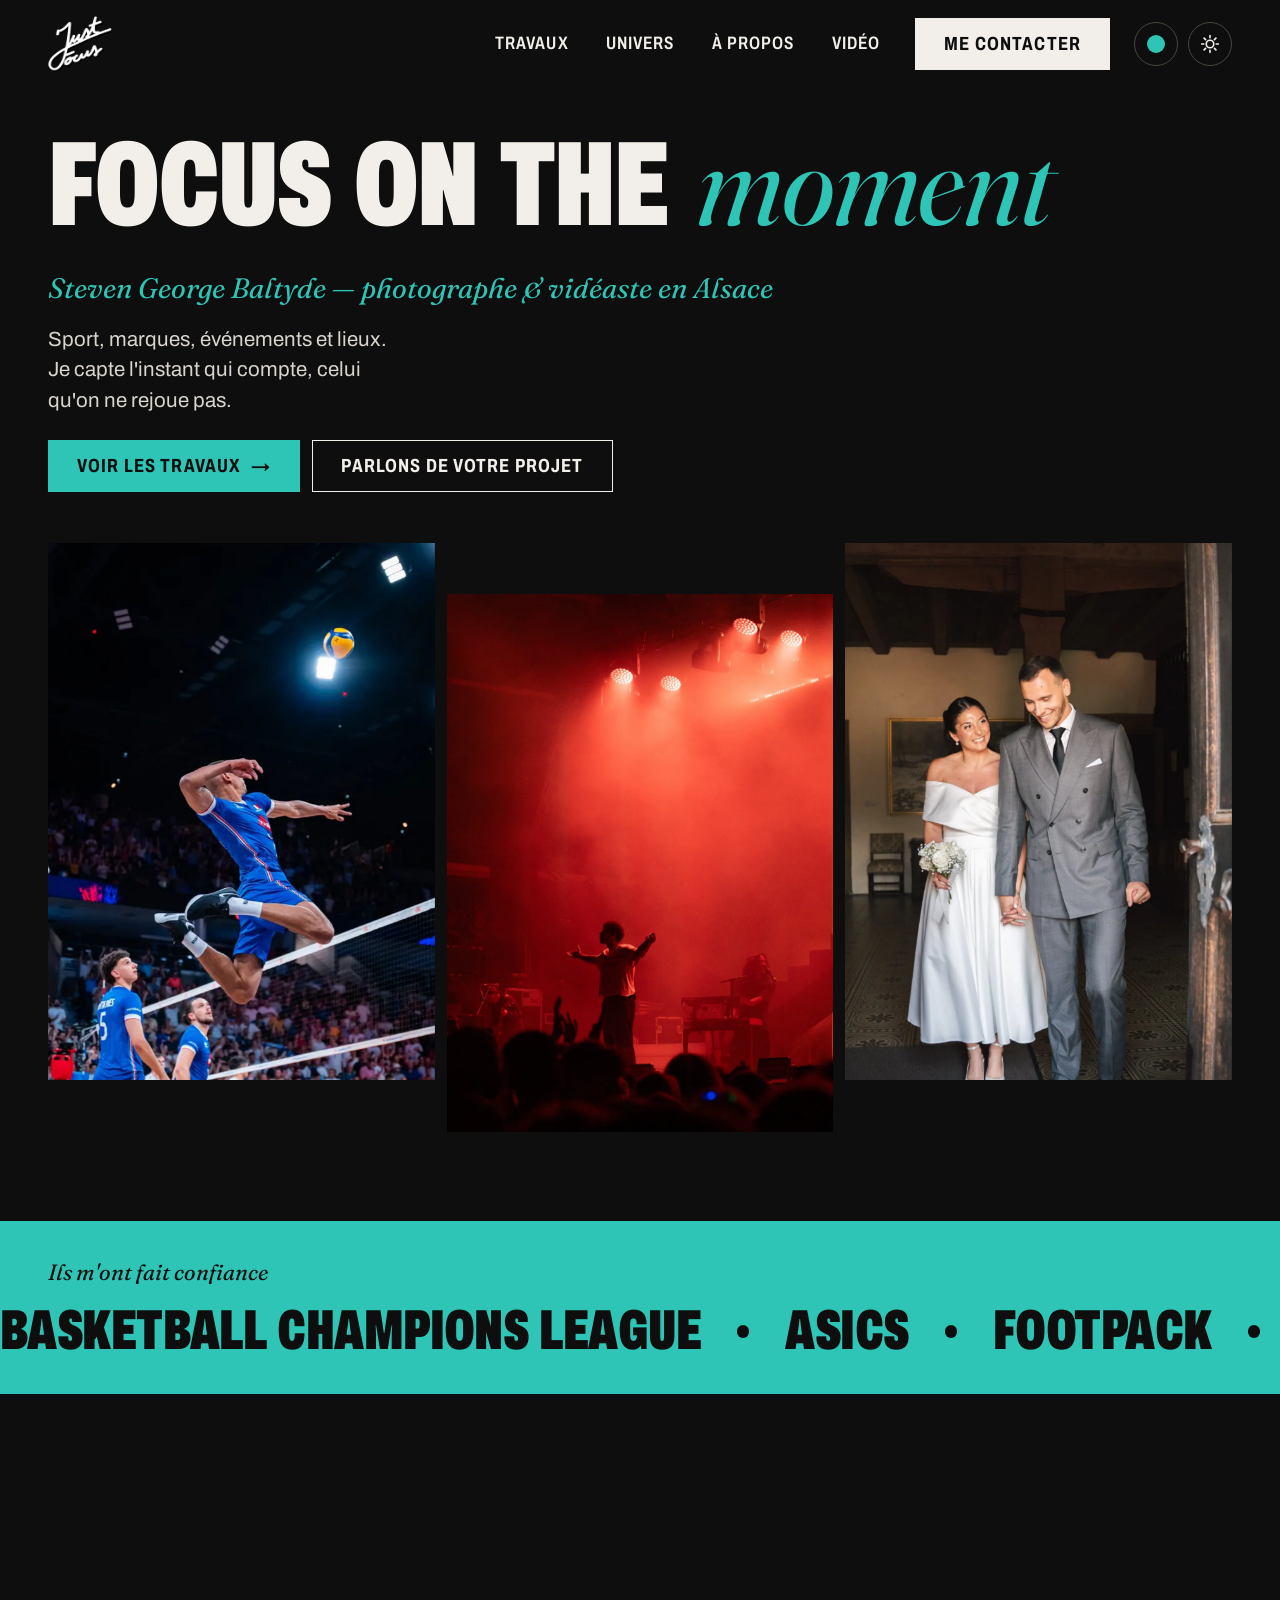
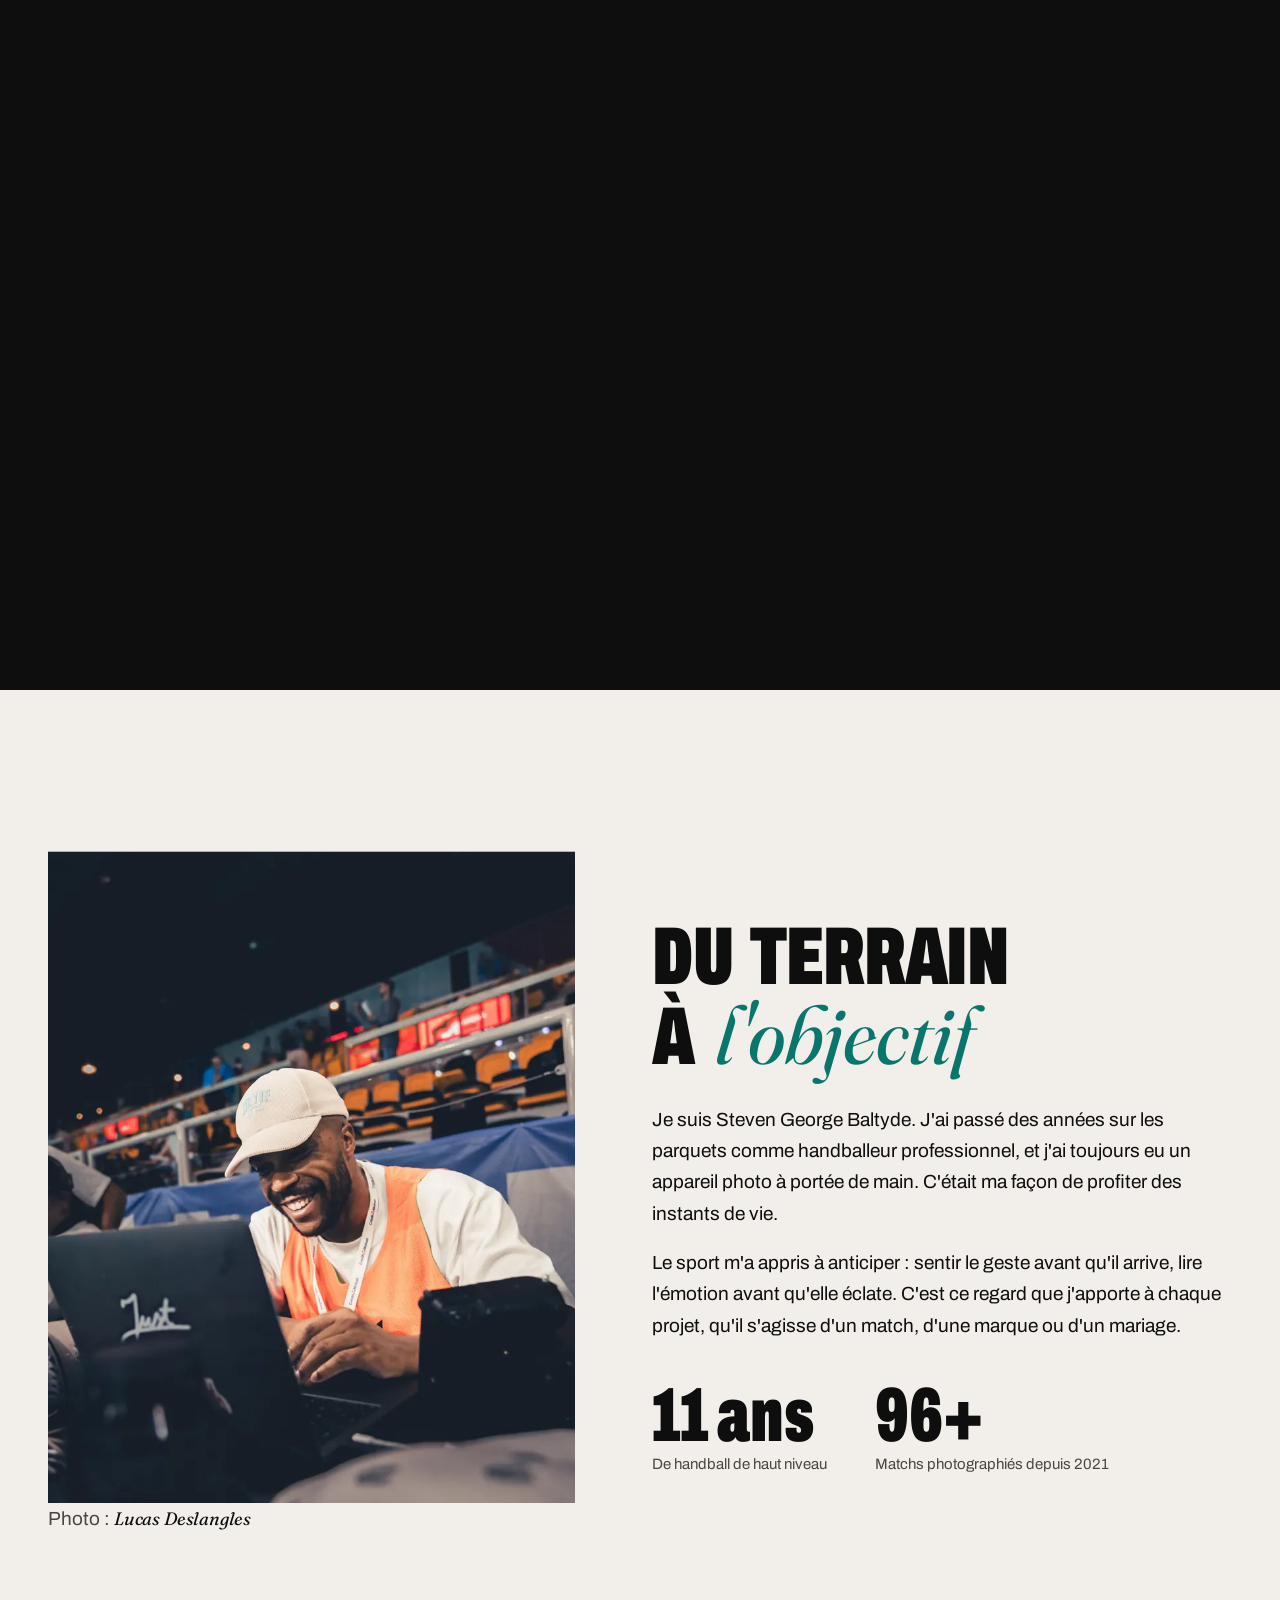
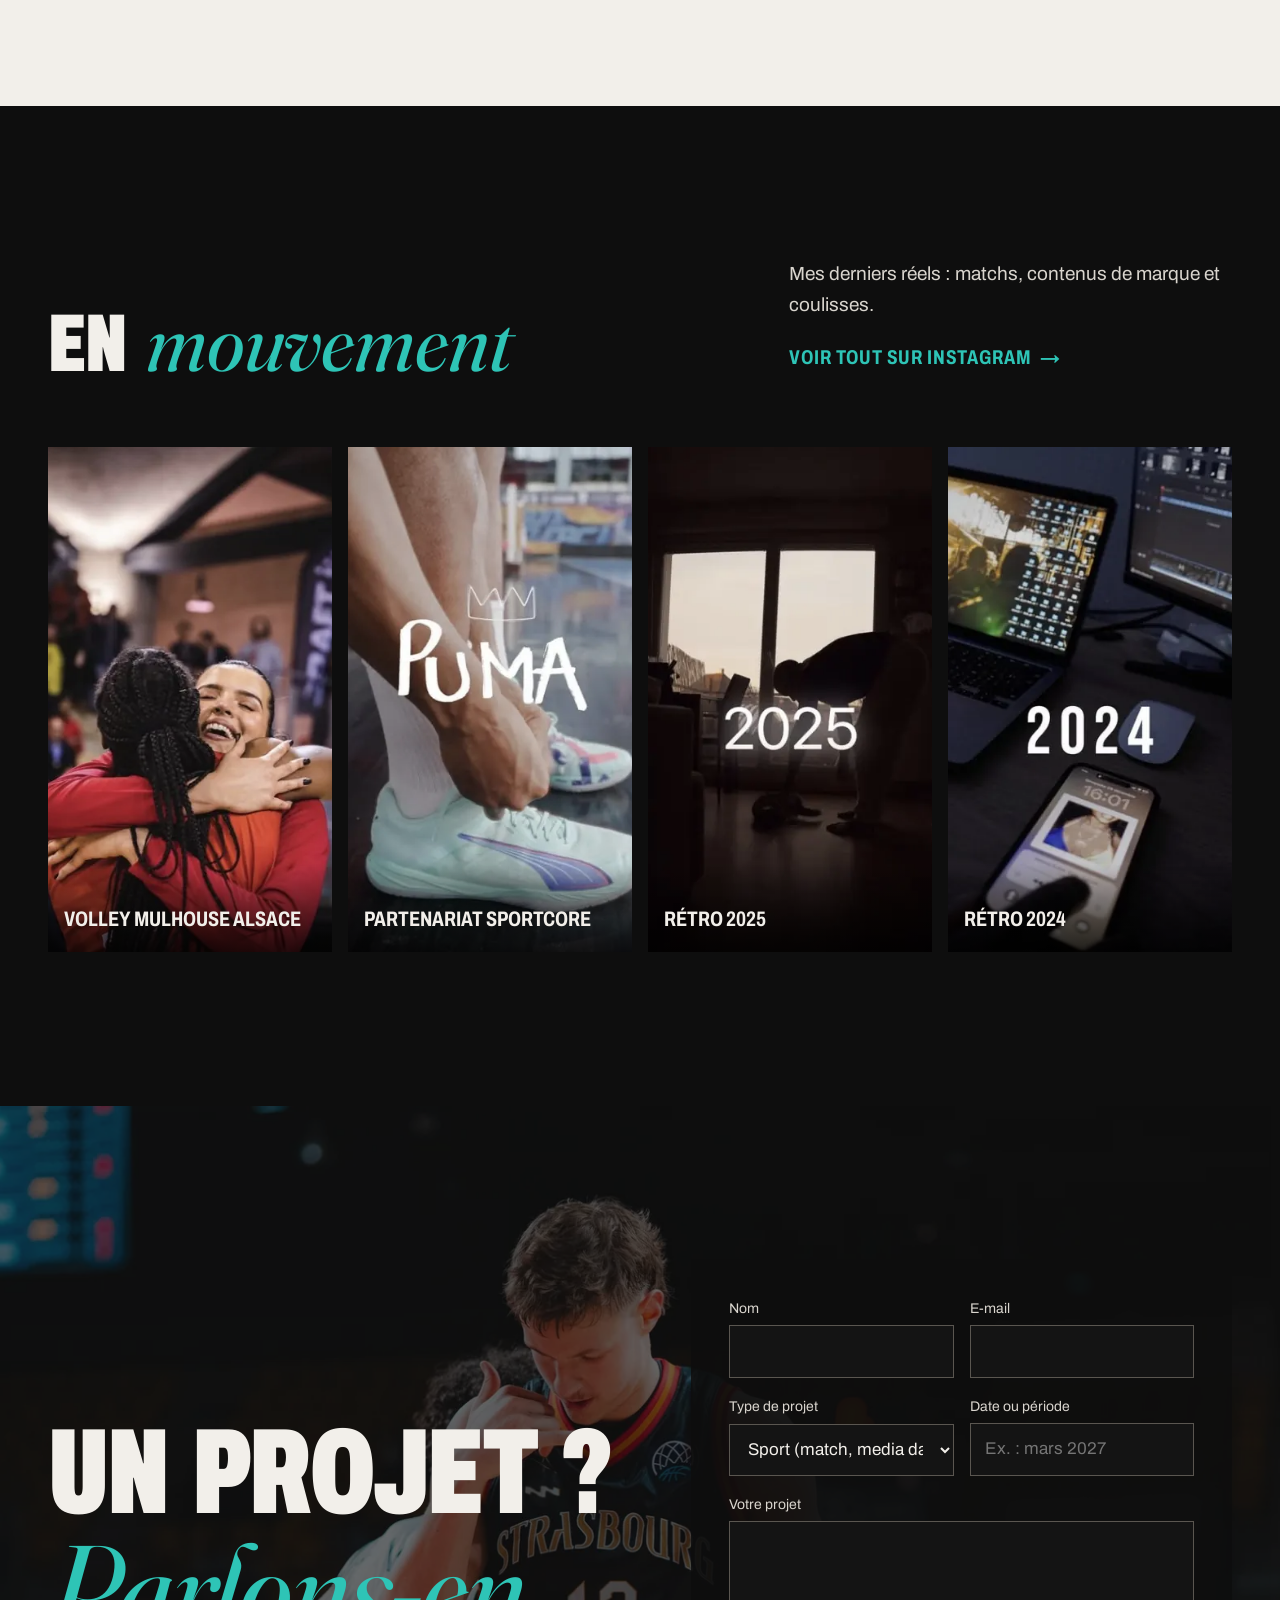
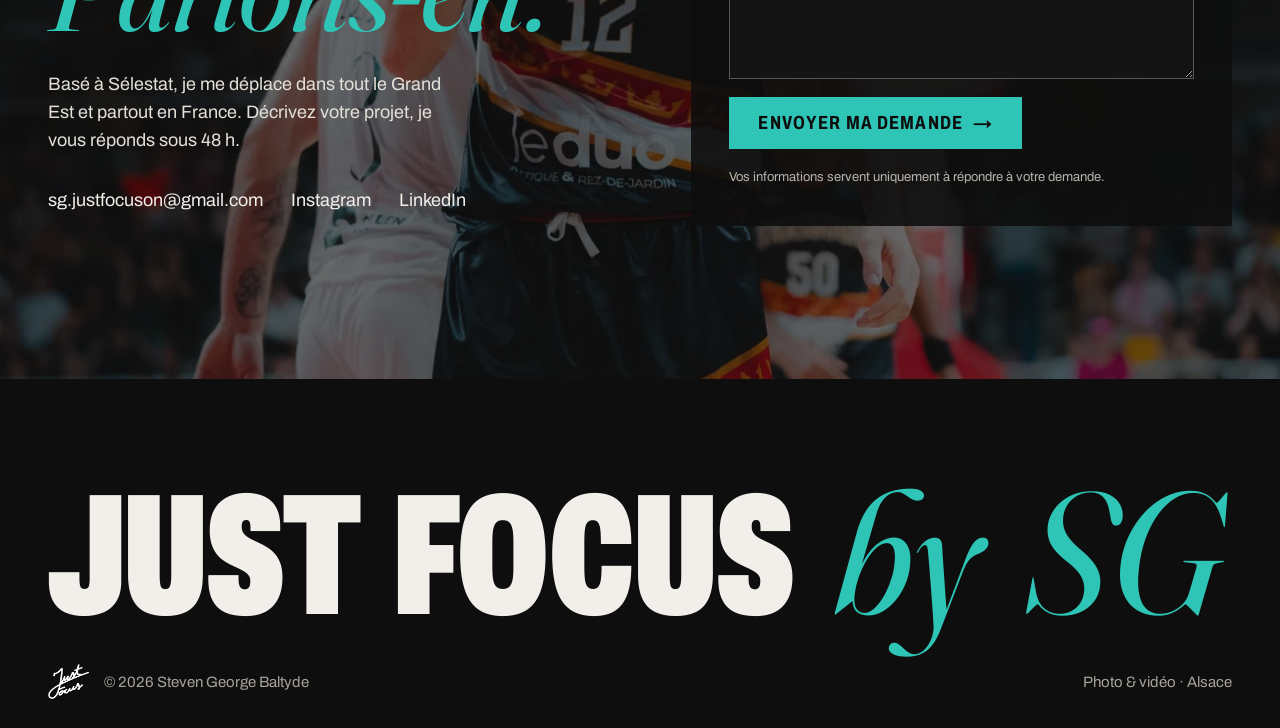
==== index.html @ b3816c3f "Aperçu : bouton ambiance turquoise / bleu nuit (#191970) Co-Authored-By: Claude Opus 5.5 <noreply@an" ====
<!doctype html>
<html lang="fr">
<head>
<meta charset="utf-8">
<meta name="viewport" content="width=device-width, initial-scale=1">
<title>Steven George Baltyde — Photographe &amp; vidéaste · Just Focus by SG</title>
<meta name="description" content="Steven George Baltyde, photographe et vidéaste basé à Sélestat (Alsace). Sport, marques, événements, mariages et lieux, dans tout le Grand Est et en France.">
<link rel="canonical" href="https://justfocusbysg.github.io/">
<meta name="theme-color" content="#0E0E0E">
<meta name="author" content="Steven George Baltyde">
<meta property="og:type" content="website">
<meta property="og:locale" content="fr_FR">
<meta property="og:site_name" content="Just Focus by SG">
<meta property="og:title" content="Steven George Baltyde — Photographe &amp; vidéaste · Just Focus by SG">
<meta property="og:description" content="Steven George Baltyde, photographe et vidéaste basé à Sélestat (Alsace). Sport, marques, événements, mariages et lieux, dans tout le Grand Est et en France.">
<meta property="og:url" content="https://justfocusbysg.github.io/">
<meta property="og:image" content="https://justfocusbysg.github.io/assets/img/og-image.jpg">
<meta property="og:image:width" content="1200">
<meta property="og:image:height" content="630">
<meta property="og:image:alt" content="Just Focus by SG — photographie de sport">
<meta name="twitter:card" content="summary_large_image">
<link rel="icon" type="image/png" href="assets/img/favicon.png">
<link rel="apple-touch-icon" href="assets/img/apple-touch-icon.png">
<script>(function(){var t;try{t=localStorage.getItem('jf-theme')}catch(e){}var r=document.documentElement;r.dataset.theme=t==='light'?'light':'dark';try{if(localStorage.getItem('jf-mood')==='nuit')r.dataset.mood='nuit'}catch(e){}r.classList.add('js')})()</script>
<link rel="preconnect" href="https://fonts.googleapis.com">
<link rel="preconnect" href="https://fonts.gstatic.com" crossorigin>
<link href="https://fonts.googleapis.com/css2?family=Archivo:wdth,wght@62..100,400..900&amp;family=Fraunces:ital,opsz,wght@1,9..144,400&amp;display=swap" rel="stylesheet">
<link rel="stylesheet" href="assets/css/style.css">
<link rel="preload" as="image" href="assets/img/web/fa61a51db096ecbefcd030748038e471-800.webp" imagesrcset="assets/img/web/fa61a51db096ecbefcd030748038e471-800.webp 800w, assets/img/web/fa61a51db096ecbefcd030748038e471-1600.webp 1600w" imagesizes="(max-width: 760px) 50vw, 33vw" fetchpriority="high">
<script type="application/ld+json">
{
  "@context": "https://schema.org",
  "@type": "ProfessionalService",
  "name": "Just Focus by SG",
  "description": "Photographe et vidéaste : sport, marques, événements, mariages et lieux.",
  "url": "https://justfocusbysg.github.io/",
  "image": "https://justfocusbysg.github.io/assets/img/og-image.jpg",
  "logo": "https://justfocusbysg.github.io/assets/img/apple-touch-icon.png",
  "email": "sg.justfocuson@gmail.com",
  "founder": { "@type": "Person", "name": "Steven George Baltyde", "jobTitle": "Photographe et vidéaste" },
  "address": { "@type": "PostalAddress", "addressLocality": "Sélestat", "addressRegion": "Grand Est", "addressCountry": "FR" },
  "areaServed": ["Alsace", "Grand Est", "France"],
  "sameAs": ["https://instagram.com/justfocusbysg", "https://www.linkedin.com/in/steven-george-baltyde-6753b2212"]
}
</script>
</head>
<body>
<div class="loader" aria-hidden="true">
  <div class="loader__logo"><img src="assets/img/web/logo.webp" alt="" width="150" height="129"><span class="g g1"></span><span class="g g2"></span></div>
  <div class="loader__bar"><span></span></div>
</div>
<div class="progress" aria-hidden="true"></div>

<header class="site-header">
  <a class="logo" href="#top" aria-label="Just Focus — accueil"><img src="assets/img/web/logo.webp" alt="Just Focus" width="150" height="129"></a>
  <button class="mood-toggle" type="button" aria-label="Ambiance bleu nuit" aria-pressed="false" title="Changer d'ambiance">
    <span class="dot dot--turquoise" aria-hidden="true"></span><span class="dot dot--nuit" aria-hidden="true"></span>
  </button>
  <button class="theme-toggle" type="button" aria-label="Activer le mode clair" aria-pressed="false">
    <svg class="icon-sun" width="20" height="20" viewBox="0 0 24 24" fill="none" stroke="currentColor" stroke-width="2" stroke-linecap="round" aria-hidden="true"><circle cx="12" cy="12" r="4.5"/><path d="M12 2v2.5M12 19.5V22M2 12h2.5M19.5 12H22M4.9 4.9l1.8 1.8M17.3 17.3l1.8 1.8M4.9 19.1l1.8-1.8M17.3 6.7l1.8-1.8"/></svg>
    <svg class="icon-moon" width="20" height="20" viewBox="0 0 24 24" fill="none" stroke="currentColor" stroke-width="2" stroke-linecap="round" stroke-linejoin="round" aria-hidden="true"><path d="M20.5 14.5A8.5 8.5 0 0 1 9.5 3.5a8.5 8.5 0 1 0 11 11z"/></svg>
  </button>
  <button class="menu-btn" type="button" aria-label="Menu" aria-expanded="false" aria-controls="nav"><span></span></button>
  <nav class="nav" id="nav" aria-label="Navigation principale">
    <a class="link" href="travaux.html">Travaux</a>
    <a class="link" href="#univers">Univers</a>
    <a class="link" href="#apropos">À propos</a>
    <a class="link" href="#video">Vidéo</a>
    <a class="btn btn--light" href="#contact">Me contacter</a>
  </nav>
</header>

<main>
<section class="hero" id="top">
  <div class="wrap">
    <div class="hero__top">
      <h1 class="split" aria-label="Focus on the moment">
        <span class="line" aria-hidden="true"><span>Focus on the <span class="script">moment</span></span></span>
      </h1>
      <div class="hero__row">
        <div>
          <p class="hero__kicker reveal" style="--d:.25s">Steven George Baltyde — photographe &amp; vidéaste en Alsace</p>
          <p class="reveal" style="--d:.35s">Sport, marques, événements et lieux. Je capte l'instant qui compte, celui qu'on ne rejoue pas.</p>
        </div>
        <div class="hero__ctas reveal" style="--d:.45s">
          <a class="btn btn--fill" href="travaux.html">Voir les travaux <span class="arrow">→</span></a>
          <a class="btn" href="#contact">Parlons de votre projet</a>
        </div>
      </div>
    </div>
    <div class="hero__strip">
      <figure class="wipe" style="--d:.2s"><img data-parallax="0.18" src="assets/img/web/fa61a51db096ecbefcd030748038e471-800.webp" srcset="assets/img/web/fa61a51db096ecbefcd030748038e471-800.webp 800w, assets/img/web/fa61a51db096ecbefcd030748038e471-1600.webp 1600w" sizes="(max-width: 760px) 50vw, 33vw" width="1600" height="2000" fetchpriority="high" alt="Volleyeur de l'équipe de France en pleine attaque sous les projecteurs" style="object-position:center 35%"></figure>
      <figure class="wipe" style="--d:.35s"><img data-parallax="0.28" src="assets/img/web/52bb8f680ba6b6553d6959bc06f5a78e-800.webp" srcset="assets/img/web/52bb8f680ba6b6553d6959bc06f5a78e-800.webp 800w, assets/img/web/52bb8f680ba6b6553d6959bc06f5a78e-1600.webp 1600w" sizes="100vw" width="2061" height="2576" fetchpriority="high" alt="Chanteur bras ouverts face au public, scène baignée de lumière rouge" style="object-position:44% center"></figure>
      <figure class="wipe" style="--d:.5s"><img data-parallax="0.14" src="assets/img/web/5033c51128407c2e663e8a90ccf0c3f3-800.webp" srcset="assets/img/web/5033c51128407c2e663e8a90ccf0c3f3-800.webp 800w, assets/img/web/5033c51128407c2e663e8a90ccf0c3f3-1600.webp 1600w" sizes="100vw" width="2061" height="2576" decoding="async" alt="Jeunes mariés souriants franchissant une vieille porte en bois, main dans la main" style="object-position:45% 40%" loading="lazy"></figure>
    </div>
  </div>
</section>

<section class="refs" aria-label="Références">
  <p class="refs__label">Ils m'ont fait confiance</p>
  <div class="marquee">
    <ul>
      <li>Basketball Champions League</li><li>Asics</li><li>Footpack</li><li>SIG Strasbourg</li><li>Volley Mulhouse Alsace</li><li>MOC Handball</li><li>Infowa</li>
    </ul>
    <ul aria-hidden="true">
      <li>Basketball Champions League</li><li>Asics</li><li>Footpack</li><li>SIG Strasbourg</li><li>Volley Mulhouse Alsace</li><li>MOC Handball</li><li>Infowa</li>
    </ul>
  </div>
</section>

<section class="section" id="univers">
  <div class="wrap">
    <div class="section__head">
      <h2 class="h2 split"><span class="line"><span>Plusieurs univers,</span></span><span class="line"><span>un même <span class="script accent">regard</span></span></span></h2>
      <p class="lede reveal">Que ce soit un match, une campagne de marque ou un mariage, je cherche la même chose : l'émotion vraie, au bon moment.</p>
    </div>
    <div class="univers">
      <a href="travaux.html#sport" class="reveal">
        <figure class="wipe"><img src="assets/img/web/5acfdce693c6361ab72d2ea5ecdb4258-800.webp" srcset="assets/img/web/5acfdce693c6361ab72d2ea5ecdb4258-800.webp 800w, assets/img/web/5acfdce693c6361ab72d2ea5ecdb4258-1600.webp 1600w" sizes="(max-width: 760px) 100vw, (max-width: 960px) 50vw, 25vw" width="1500" height="2000" decoding="async" alt="Dunk au cercle pendant un match de basket" loading="lazy"></figure>
        <h3>Sport <span class="arrow">→</span></h3>
        <p>Matchs, media days, coulisses. Handball, basket, volley, CrossFit.</p>
      </a>
      <a href="travaux.html#marques" class="reveal" style="--d:.08s">
        <figure class="wipe" style="--d:.08s"><img src="assets/img/web/326ec947d92868f4a910a201ab078bde-800.webp" srcset="assets/img/web/326ec947d92868f4a910a201ab078bde-800.webp 800w, assets/img/web/326ec947d92868f4a910a201ab078bde-1600.webp 1600w" sizes="100vw" width="1600" height="2000" decoding="async" alt="Handballeur en t-shirt Asics, ballon en main" loading="lazy"></figure>
        <h3>Marques &amp; contenus <span class="arrow">→</span></h3>
        <p>Photo produit, campagnes, vidéos pour les réseaux sociaux.</p>
      </a>
      <a href="travaux.html#events" class="reveal" style="--d:.16s">
        <figure class="wipe" style="--d:.16s"><img src="assets/img/web/668f0959202bf460e3d12d720c8354e5-800.webp" srcset="assets/img/web/668f0959202bf460e3d12d720c8354e5-800.webp 800w, assets/img/web/668f0959202bf460e3d12d720c8354e5-1600.webp 1600w" sizes="100vw" width="1500" height="2000" decoding="async" alt="Couple de mariés au coucher du soleil" loading="lazy"></figure>
        <h3>Événements &amp; mariages <span class="arrow">→</span></h3>
        <p>Concerts, festivals, séminaires, mariages.</p>
      </a>
      <a href="travaux.html#lieux" class="reveal" style="--d:.24s">
        <figure class="wipe" style="--d:.24s"><img src="assets/img/web/7d80bee8c6d6257522353164c7cfdd1a-800.webp" srcset="assets/img/web/7d80bee8c6d6257522353164c7cfdd1a-800.webp 800w, assets/img/web/7d80bee8c6d6257522353164c7cfdd1a-1600.webp 1600w" sizes="100vw" width="1500" height="2000" decoding="async" alt="Chambre chaleureuse du gîte Du côté de chez Anne, poutres et lumière ambrée" loading="lazy"></figure>
        <h3>Entreprises &amp; lieux <span class="arrow">→</span></h3>
        <p>Hébergements, commerces, locaux, portraits d'équipe : l'image de votre activité.</p>
      </a>
    </div>
  </div>
</section>

<section class="section" id="travaux" style="padding-top:0">
  <div class="wrap">
    <div class="section__head">
      <h2 class="h2 split"><span class="line"><span>Sélection</span></span></h2>
      <a class="more-link reveal" href="travaux.html">Tous les projets <span>→</span></a>
    </div>
    <div class="selection">
      <figure class="big wipe"><img src="assets/img/web/db853a11a38537f7fb8f2dd2dfd264ef-800.webp" srcset="assets/img/web/db853a11a38537f7fb8f2dd2dfd264ef-800.webp 800w, assets/img/web/db853a11a38537f7fb8f2dd2dfd264ef-1600.webp 1600w" sizes="(max-width: 960px) 100vw, 66vw" width="1500" height="2000" decoding="async" alt="Trois handballeurs en tenue Asics assis en tribune" style="object-position:center 52%" loading="lazy"><figcaption><b>Asics</b>Contenus avec des internationaux de handball</figcaption></figure>
      <figure class="tall wipe" style="--d:.1s"><img src="assets/img/web/2d7c30103371220a06ea7942425e769b-800.webp" srcset="assets/img/web/2d7c30103371220a06ea7942425e769b-800.webp 800w, assets/img/web/2d7c30103371220a06ea7942425e769b-1600.webp 1600w" sizes="(max-width: 960px) 100vw, 33vw" width="1500" height="2000" decoding="async" alt="Maillot de Strasbourg suspendu sous le panier" loading="lazy"><figcaption><b>SIG Strasbourg</b>Shooting merch</figcaption></figure>
      <figure class="third wipe"><img src="assets/img/web/71e219370c6dc00f9561fc19fdc69f75-800.webp" srcset="assets/img/web/71e219370c6dc00f9561fc19fdc69f75-800.webp 800w, assets/img/web/71e219370c6dc00f9561fc19fdc69f75-1600.webp 1600w" sizes="(max-width: 760px) 100vw, (max-width: 960px) 50vw, 33vw" width="1600" height="2000" decoding="async" alt="Handballeur de l'équipe de France plongeant pour tirer" style="object-position:center 75%" loading="lazy"><figcaption><b>Handball</b>Équipe de France</figcaption></figure>
      <figure class="third wipe" style="--d:.1s"><img src="assets/img/web/b4fe690d12c6b96364f781dec57505b7-800.webp" srcset="assets/img/web/b4fe690d12c6b96364f781dec57505b7-800.webp 800w, assets/img/web/b4fe690d12c6b96364f781dec57505b7-1600.webp 1600w" sizes="(max-width: 760px) 100vw, (max-width: 960px) 50vw, 33vw" width="1600" height="2000" decoding="async" alt="Joueuse de handball qui crie sa joie après un but" style="object-position:center 40%" loading="lazy"><figcaption><b>Handball</b>Piraths Strasbourg</figcaption></figure>
      <figure class="third wipe" style="--d:.2s"><img src="assets/img/web/2d72309b3013cf3bee024542c8afbd2a-800.webp" srcset="assets/img/web/2d72309b3013cf3bee024542c8afbd2a-800.webp 800w, assets/img/web/2d72309b3013cf3bee024542c8afbd2a-1600.webp 1600w" sizes="(max-width: 760px) 100vw, (max-width: 960px) 50vw, 33vw" width="1600" height="2000" decoding="async" alt="Deux volleyeurs brésiliens au contre devant le filet" style="object-position:center 40%" loading="lazy"><figcaption><b>Volley</b>International</figcaption></figure>
    </div>
  </div>
</section>

<section class="section about" id="apropos">
  <div class="wrap about__grid">
    <div>
      <figure class="about__img wipe"><img data-parallax="0.12" src="assets/img/web/59ad59ea38a58f359f8caf76f1fd3eec-800.webp" srcset="assets/img/web/59ad59ea38a58f359f8caf76f1fd3eec-800.webp 800w, assets/img/web/59ad59ea38a58f359f8caf76f1fd3eec-1600.webp 1600w" sizes="(max-width: 960px) 100vw, 50vw" width="1717" height="2576" decoding="async" alt="Steven George Baltyde au travail en bord de terrain, accrédité, ordinateur ouvert" loading="lazy"></figure>
      <p class="credit reveal">Photo : <span class="script">Lucas Deslangles</span></p>
    </div>
    <div>
      <h2 class="h2 split"><span class="line"><span>Du terrain</span></span><span class="line"><span>à <span class="script">l'objectif</span></span></span></h2>
      <p class="reveal">Je suis Steven George Baltyde. J'ai passé des années sur les parquets comme handballeur professionnel, et j'ai toujours eu un appareil photo à portée de main. C'était ma façon de profiter des instants de vie.</p>
      <p class="reveal" style="--d:.08s">Le sport m'a appris à anticiper : sentir le geste avant qu'il arrive, lire l'émotion avant qu'elle éclate. C'est ce regard que j'apporte à chaque projet, qu'il s'agisse d'un match, d'une marque ou d'un mariage.</p>
      <div class="stats reveal" style="--d:.16s">
        <div class="stat"><b data-count="11" data-suffix=" ans">11 ans</b><span>De handball de haut niveau</span></div>
        <div class="stat"><b data-count="100" data-suffix="+">100+</b><span>Matchs photographiés depuis 2021</span></div>
      </div>
    </div>
  </div>
</section>

<section class="section" id="video">
  <div class="wrap">
    <div class="section__head">
      <h2 class="h2 split"><span class="line"><span>En <span class="script accent">mouvement</span></span></span></h2>
      <div class="reveal">
        <p class="lede" style="margin-bottom:12px">Mes derniers réels : matchs, contenus de marque et coulisses.</p>
        <a class="more-link" href="https://instagram.com/justfocusbysg" target="_blank" rel="noopener">Voir tout sur Instagram <span>→</span></a>
      </div>
    </div>
    <div class="reels">
      <a class="reel reveal" href="https://www.instagram.com/reel/Cq2av55I_SQ/" target="_blank" rel="noopener" aria-label="Voir le réel du Volley Mulhouse Alsace sur Instagram">
        <img src="assets/img/web/6f0116cd8eb9c9aca07483763cdb3a28-800.webp" srcset="assets/img/web/6f0116cd8eb9c9aca07483763cdb3a28-800.webp 800w, assets/img/web/6f0116cd8eb9c9aca07483763cdb3a28-1600.webp 1600w" sizes="(max-width: 960px) 50vw, 25vw" width="390" height="620" decoding="async" alt="" loading="lazy"><span class="play" aria-hidden="true"><svg width="22" height="22" viewBox="0 0 24 24" fill="currentColor"><path d="M7 4l13 8-13 8z"/></svg></span><span class="tag">Volley Mulhouse Alsace</span>
      </a>
      <a class="reel reveal" style="--d:.08s" href="https://www.instagram.com/reel/DRAgF7PDXEA/" target="_blank" rel="noopener" aria-label="Voir le réel du partenariat Sportcore sur Instagram">
        <img src="assets/img/web/c9ba36a161c785177d1a7f465be87514-800.webp" srcset="assets/img/web/c9ba36a161c785177d1a7f465be87514-800.webp 800w, assets/img/web/c9ba36a161c785177d1a7f465be87514-1600.webp 1600w" sizes="(max-width: 960px) 50vw, 25vw" width="389" height="622" decoding="async" alt="" loading="lazy"><span class="play" aria-hidden="true"><svg width="22" height="22" viewBox="0 0 24 24" fill="currentColor"><path d="M7 4l13 8-13 8z"/></svg></span><span class="tag">Partenariat Sportcore</span>
      </a>
      <a class="reel reveal" style="--d:.16s" href="https://www.instagram.com/reel/DStMwJCCFYp/" target="_blank" rel="noopener" aria-label="Voir le réel Rétro 2025 sur Instagram">
        <img src="assets/img/web/a781ad9cd153ca5fefab00707143fa7a-800.webp" srcset="assets/img/web/a781ad9cd153ca5fefab00707143fa7a-800.webp 800w, assets/img/web/a781ad9cd153ca5fefab00707143fa7a-1600.webp 1600w" sizes="(max-width: 960px) 50vw, 25vw" width="390" height="620" decoding="async" alt="" loading="lazy"><span class="play" aria-hidden="true"><svg width="22" height="22" viewBox="0 0 24 24" fill="currentColor"><path d="M7 4l13 8-13 8z"/></svg></span><span class="tag">Rétro 2025</span>
      </a>
      <a class="reel reveal" style="--d:.24s" href="https://www.instagram.com/reel/DEM09yasyZ2/" target="_blank" rel="noopener" aria-label="Voir le réel Rétro 2024 sur Instagram">
        <img src="assets/img/web/8e00ad2161fc5edcab322a801d4676a9-800.webp" srcset="assets/img/web/8e00ad2161fc5edcab322a801d4676a9-800.webp 800w, assets/img/web/8e00ad2161fc5edcab322a801d4676a9-1600.webp 1600w" sizes="(max-width: 960px) 50vw, 25vw" width="390" height="620" decoding="async" alt="" loading="lazy"><span class="play" aria-hidden="true"><svg width="22" height="22" viewBox="0 0 24 24" fill="currentColor"><path d="M7 4l13 8-13 8z"/></svg></span><span class="tag">Rétro 2024</span>
      </a>
    </div>
  </div>
</section>

<section class="contact" id="contact">
  <div class="contact__bg" aria-hidden="true"><img data-parallax="0.2" src="assets/img/web/ec40b3bc8c4b55f6afd0d92b112ed1c9-800.webp" srcset="assets/img/web/ec40b3bc8c4b55f6afd0d92b112ed1c9-800.webp 800w, assets/img/web/ec40b3bc8c4b55f6afd0d92b112ed1c9-1600.webp 1600w" sizes="100vw" width="2576" height="1717" decoding="async" alt="" loading="lazy"></div>
  <div class="wrap contact__grid">
    <div class="contact__info">
      <h2 class="h2 split"><span class="line"><span>Un projet ?</span></span><span class="line"><span class="script accent">Parlons-en.</span></span></h2>
      <p class="reveal">Basé à Sélestat, je me déplace dans tout le Grand Est et partout en France. Décrivez votre projet, je vous réponds sous 48 h.</p>
      <div class="contact__links reveal" style="--d:.08s">
        <a href="mailto:sg.justfocuson@gmail.com">sg.justfocuson@gmail.com</a>
        <a href="https://instagram.com/justfocusbysg" target="_blank" rel="noopener">Instagram</a>
        <a href="https://www.linkedin.com/in/steven-george-baltyde-6753b2212" target="_blank" rel="noopener">LinkedIn</a>
      </div>
    </div>
    <form class="form reveal" id="contact-form" style="--d:.15s" aria-label="Formulaire de contact">
      <div class="row">
        <label class="field">Nom<input type="text" name="nom" autocomplete="name" required></label>
        <label class="field">E-mail<input type="email" name="email" autocomplete="email" required></label>
      </div>
      <div class="row">
        <label class="field">Type de projet
          <select name="type">
            <option>Sport (match, media day, club)</option>
            <option>Marque &amp; contenu</option>
            <option>Événement ou mariage</option>
            <option>Entreprise ou lieu</option>
            <option>Autre</option>
          </select>
        </label>
        <label class="field">Date ou période<input type="text" name="date" placeholder="Ex. : mars 2027"></label>
      </div>
      <label class="field">Votre projet<textarea name="message" rows="5" required></textarea></label>
      <button class="btn btn--fill" type="submit">Envoyer ma demande <span class="arrow">→</span></button>
      <p class="note">Vos informations servent uniquement à répondre à votre demande.</p>
    </form>
  </div>
</section>
</main>

<footer class="footer">
  <div class="wrap">
    <p class="footer__name reveal">Just Focus <span class="script">by SG</span></p>
    <div class="footer__bottom">
      <span><img src="assets/img/web/logo.webp" alt="" width="150" height="129" loading="lazy">© 2026 Steven George Baltyde</span>
      <span>Photo &amp; vidéo · Alsace</span>
    </div>
  </div>
</footer>

<script src="assets/js/main.js" defer></script>
</body>
</html>
---- assets/css/style.css ----
/* Just Focus by SG — portfolio */
:root {
  --ground: #0E0E0E;
  --ground-2: #161616;
  --ink: #F2EFEA;
  --ink-soft: #D9D5CE;
  --muted: #A8A39B;
  --accent: #2EC4B6;
  --accent-fill: #2EC4B6;
  --on-accent: #0E0E0E;
  --glitch: #2EC4B6;
  --paper: #F2EFEA;
  --paper-ink: #0E0E0E;
  --paper-muted: #4A463F;
  --paper-accent: #08766C;
  --line: #4A463F;
  --header-bg: rgba(14, 14, 14, .94);
  color-scheme: dark;

  --f-display: 'Archivo', 'Arial Narrow', sans-serif;
  --f-label: 'Archivo', 'Arial Narrow', sans-serif;
  --f-text: 'Archivo', system-ui, sans-serif;
  --f-script: 'Fraunces', Georgia, serif;

  --gutter: clamp(16px, 4vw, 48px);
  --max: 1600px;
  --ease: cubic-bezier(.2, .7, .1, 1);
  --ease-io: cubic-bezier(.7, 0, .2, 1);
}

*, *::before, *::after { box-sizing: border-box; }
html { -webkit-text-size-adjust: 100%; }
body {
  margin: 0;
  background: var(--ground);
  color: var(--ink);
  font-family: var(--f-text);
  font-size: 18px;
  line-height: 1.55;
  -webkit-font-smoothing: antialiased;
  overflow-x: hidden;
}
img { display: block; max-width: 100%; }
a { color: inherit; text-decoration: none; }
button { font: inherit; color: inherit; }
::selection { background: var(--accent-fill); color: var(--on-accent); }
:focus-visible { outline: 2px solid var(--accent); outline-offset: 3px; }

.wrap { max-width: var(--max); margin: 0 auto; padding: 0 var(--gutter); }
.script { font-family: var(--f-script); font-style: italic; font-weight: 400; font-stretch: normal; text-transform: none; letter-spacing: -0.01em; }
.accent { color: var(--accent); }

/* ---------- Progress + header ---------- */
.progress {
  position: fixed; top: 0; left: 0; right: 0; height: 3px; z-index: 60;
  background: var(--accent); transform-origin: 0 50%; transform: scaleX(0);
}
.site-header {
  position: fixed; top: 0; left: 0; right: 0; z-index: 50;
  display: flex; align-items: center; justify-content: space-between; gap: 16px;
  padding: 16px max(var(--gutter), calc((100vw - var(--max)) / 2 + var(--gutter)));
  transition: background .4s var(--ease), transform .5s var(--ease), padding .4s var(--ease);
}
.site-header.is-solid { background: var(--header-bg); padding-top: 10px; padding-bottom: 10px; }
.site-header.is-hidden { transform: translateY(-110%); }
.logo img { height: 56px; width: auto; transition: height .4s var(--ease); }
.site-header.is-solid .logo img { height: 44px; }
.nav { display: flex; align-items: center; gap: clamp(14px, 2.6vw, 36px); }
.nav a.link {
  position: relative; font-family: var(--f-label); font-stretch: 75%; font-weight: 600; font-size: 18px;
  letter-spacing: .06em; text-transform: uppercase; padding: 10px 2px;
}
.nav a.link::after {
  content: ""; position: absolute; left: 0; right: 0; bottom: 4px; height: 2px;
  background: var(--accent); transform: scaleX(0); transform-origin: right;
  transition: transform .45s var(--ease);
}
.nav a.link:hover::after, .nav a.link[aria-current="page"]::after { transform: scaleX(1); transform-origin: left; }
.nav a.link[aria-current="page"] { color: var(--accent); }
.menu-btn { display: none; }

/* ---------- Buttons ---------- */
.btn {
  position: relative; overflow: hidden; isolation: isolate;
  display: inline-flex; align-items: center; justify-content: center; gap: 10px;
  min-height: 52px; padding: 0 28px; border: 1px solid currentColor;
  font-family: var(--f-label); font-stretch: 75%; font-weight: 700; font-size: 19px;
  letter-spacing: .06em; text-transform: uppercase; cursor: pointer;
  background: transparent; transition: color .45s var(--ease), transform .2s var(--ease);
}
.btn::before {
  content: ""; position: absolute; inset: 0; z-index: -1;
  background: var(--ink); transform: translateY(101%);
  transition: transform .45s var(--ease);
}
.btn:hover::before, .btn:focus-visible::before { transform: translateY(0); }
.btn:hover, .btn:focus-visible { color: var(--ground); }
.btn:active { transform: scale(.97); }
.btn .arrow { transition: transform .45s var(--ease); }
.btn:hover .arrow { transform: translateX(5px); }
.btn--fill { background: var(--accent-fill); border-color: var(--accent-fill); color: var(--on-accent); }
.btn--light { background: var(--ink); border-color: var(--ink); color: var(--ground); }
.btn--light::before { background: var(--accent-fill); }
.btn--light:hover, .btn--light:focus-visible { color: var(--on-accent); }

/* ---------- Hero ---------- */
.hero { padding: clamp(110px, 10vw, 140px) 0 clamp(56px, 7vw, 96px); }
.hero__top { display: grid; grid-template-columns: 1fr; gap: 28px; }
.hero__row { display: flex; flex-wrap: wrap; justify-content: space-between; align-items: end; gap: 24px 40px; }
.hero__row .hero__kicker {
  max-width: none; margin: 0 0 14px; font-family: var(--f-script); font-style: italic;
  font-size: clamp(22px, 2.2vw, 30px); color: var(--accent);
}
.hero h1 {
  margin: 0; font-family: var(--f-display); font-stretch: 62%; font-weight: 900; text-transform: uppercase;
  font-size: clamp(64px, 9.4vw, 150px); line-height: .9; letter-spacing: -0.02em;
}
.hero h1 .script { text-transform: none; font-size: 1em; color: var(--accent); }
.hero__row p { margin: 0; font-size: clamp(18px, 1.6vw, 22px); line-height: 1.5; color: var(--ink-soft); max-width: 30ch; }
.hero__ctas { display: flex; flex-wrap: wrap; gap: 12px; }
.hero__strip {
  margin-top: clamp(36px, 4vw, 56px);
  display: grid; grid-template-columns: repeat(3, 1fr); gap: 12px;
}
.hero__strip figure { margin: 0; overflow: hidden; height: clamp(440px, 42vw, 640px); }
.hero__strip img { width: 100%; height: 118%; object-fit: cover; will-change: transform; }
.hero__strip figure:nth-child(2) { margin-top: clamp(24px, 4vw, 64px); }

/* line mask reveal for headings */
.line { display: block; }
.line > span { display: inline-block; }
.js .line > span { opacity: 0; transform: translateY(45%); transition: transform 1.1s var(--ease), opacity .9s var(--ease); }
.is-in .line > span, .line.is-in > span { opacity: 1; transform: none; }
.line:nth-child(2) > span { transition-delay: .09s; }
.line:nth-child(3) > span { transition-delay: .18s; }

/* ---------- Marquee ---------- */
.refs { padding: 34px 0; background: var(--accent-fill); color: var(--on-accent); overflow: hidden; }
.refs__label { margin: 0 0 14px; padding: 0 var(--gutter); font-family: var(--f-script); font-style: italic; font-size: 22px; }
.marquee { display: flex; width: max-content; animation: marquee 34s linear infinite; }
.refs:hover .marquee { animation-play-state: paused; }
.marquee ul { display: flex; margin: 0; padding: 0; list-style: none; }
.marquee li {
  display: flex; align-items: center; gap: 36px; padding-right: 36px; white-space: nowrap;
  font-family: var(--f-display); font-stretch: 62%; font-weight: 900; font-size: clamp(34px, 4.4vw, 60px);
  text-transform: uppercase; letter-spacing: -0.01em; line-height: 1;
}
.marquee li::after { content: ""; width: .22em; height: .22em; border-radius: 50%; background: currentColor; }
@keyframes marquee { to { transform: translateX(-50%); } }

/* ---------- Sections ---------- */
.section { padding: clamp(96px, 12vw, 180px) 0; }
.section__head { display: grid; grid-template-columns: 1.6fr 1fr; gap: 32px; align-items: end; margin-bottom: clamp(40px, 5vw, 72px); }
.h2 {
  margin: 0; font-family: var(--f-display); font-stretch: 62%; font-weight: 900; text-transform: uppercase;
  font-size: clamp(48px, 6.4vw, 96px); line-height: .95; letter-spacing: -0.015em;
}
.h2 .script { text-transform: none; font-size: 1em; }
.lede { margin: 0; font-size: 19px; line-height: 1.6; color: var(--ink-soft); max-width: 44ch; }

/* reveal (rise + fade) */
.js .reveal { opacity: 0; transform: translateY(28px); transition: opacity .9s var(--ease), transform .9s var(--ease); transition-delay: var(--d, 0s); }
.reveal.is-in { opacity: 1; transform: none; }
/* image wipe reveal */
.wipe { overflow: hidden; }
.js .wipe { clip-path: inset(100% 0 0 0); transition: clip-path 1.2s var(--ease-io); transition-delay: var(--d, 0s); }
.js .wipe img { transform: scale(1.18); transition: transform 1.6s var(--ease); transition-delay: var(--d, 0s); }
.wipe.is-in { clip-path: inset(0 0 0 0); }
.wipe.is-in img { transform: scale(1); }

/* ---------- Univers ---------- */
.univers { display: grid; grid-template-columns: repeat(4, 1fr); gap: 20px; }
.univers a { display: block; }
.univers figure { margin: 0 0 18px; aspect-ratio: 3 / 4; overflow: hidden; }
.univers figure img { width: 100%; height: 100%; object-fit: cover; transition: transform 1.1s var(--ease), filter .6s; }
.univers a:hover figure img { transform: scale(1.06); }
.univers h3 {
  margin: 0 0 6px; font-family: var(--f-display); font-stretch: 62%; font-weight: 800; font-size: 30px;
  text-transform: uppercase; line-height: 1; display: flex; justify-content: space-between; gap: 8px;
}
.univers h3 .arrow { color: var(--accent); transform: translateX(-8px); opacity: 0; transition: .4s var(--ease); }
.univers a:hover h3 .arrow { transform: none; opacity: 1; }
.univers p { margin: 0; font-size: 16px; color: var(--muted); }
.univers a:nth-child(even) { margin-top: 64px; }

/* ---------- Sélection ---------- */
.selection { display: grid; grid-template-columns: repeat(6, 1fr); gap: 20px; }
.selection figure { position: relative; margin: 0; overflow: hidden; }
.selection figure img { width: 100%; height: 100%; object-fit: cover; transition: transform 1.2s var(--ease); }
.selection figure:hover img { transform: scale(1.04); }
.selection .big { grid-column: span 4; height: 680px; }
.selection .tall { grid-column: span 2; height: 680px; }
.selection .third { grid-column: span 2; height: 400px; }
.selection figcaption {
  position: absolute; left: 0; right: 0; bottom: 0; padding: 48px 20px 18px;
  background: linear-gradient(to top, rgba(0,0,0,.72), transparent); /* photo scrim — taste-skill-ignore */
  font-size: 16px; line-height: 1.35;
  transform: translateY(12px); opacity: .92; transition: transform .5s var(--ease), opacity .5s;
}
.selection figcaption b { display: block; font-family: var(--f-label); font-stretch: 75%; font-weight: 700; font-size: 22px; text-transform: uppercase; letter-spacing: .02em; }
.selection figure:hover figcaption { transform: none; opacity: 1; }
.more-link { font-family: var(--f-label); font-stretch: 75%; font-weight: 700; font-size: 20px; text-transform: uppercase; letter-spacing: .05em; color: var(--accent); justify-self: end; display: inline-flex; gap: 8px; padding: 10px 0; }
.more-link span { transition: transform .4s var(--ease); }
.more-link:hover span { transform: translateX(6px); }

/* ---------- À propos ---------- */
.about { background: var(--paper); color: var(--paper-ink); }
.about__grid { display: grid; grid-template-columns: 1fr 1.1fr; gap: clamp(32px, 6vw, 96px); align-items: center; }
.about__img { margin: 0; aspect-ratio: 4 / 5; overflow: hidden; }
.credit { margin: 12px 0 0; font-size: 14px; color: var(--paper-muted); }
.credit .script { font-size: 18px; color: var(--paper-ink); }
.about__img img { width: 100%; height: 115%; object-fit: cover; object-position: center 40%; }
.about .h2 { margin-bottom: 28px; }
.about .h2 .script { color: var(--paper-accent); }
.about p { margin: 0 0 18px; font-size: 19px; line-height: 1.65; }
.stats { display: flex; flex-wrap: wrap; gap: 48px; margin-top: 40px; }
.stat b { display: block; font-family: var(--f-display); font-stretch: 62%; font-weight: 900; font-size: clamp(56px, 6vw, 84px); line-height: .9; }
.stat span { font-size: 15px; color: var(--paper-muted); }

/* ---------- Vidéo ---------- */
.reels { display: grid; grid-template-columns: repeat(4, 1fr); gap: 16px; }
.reel { position: relative; display: block; aspect-ratio: 9 / 16; overflow: hidden; background: var(--ground-2); }
.reel img { width: 100%; height: 100%; object-fit: cover; transition: transform 1s var(--ease), filter .6s; filter: saturate(.85); }
.reel:hover img { transform: scale(1.07); filter: none; }
.reel .play {
  position: absolute; top: 50%; left: 50%; width: 72px; height: 72px; margin: -36px 0 0 -36px;
  border-radius: 50%; background: var(--accent-fill); color: var(--on-accent);
  display: grid; place-items: center; transform: scale(.7); opacity: 0;
  transition: transform .5s var(--ease), opacity .4s;
}
.reel:hover .play, .reel:focus-visible .play { transform: none; opacity: 1; }
.reel .tag {
  position: absolute; left: 0; right: 0; bottom: 0; padding: 40px 16px 16px;
  background: linear-gradient(to top, rgba(0,0,0,.75), transparent); /* photo scrim — taste-skill-ignore */
  font-family: var(--f-label); font-stretch: 75%; font-weight: 700; font-size: 21px; text-transform: uppercase;
}

/* ---------- Contact ---------- */
.contact { position: relative; overflow: hidden; padding: clamp(110px, 12vw, 180px) 0; }
.contact__bg { position: absolute; inset: -10% 0; }
.contact__bg img { width: 100%; height: 100%; object-fit: cover; object-position: center 30%; }
.contact__bg::after { content: ""; position: absolute; inset: 0; background: rgba(14, 14, 14, .62); }
.contact__grid { position: relative; display: grid; grid-template-columns: 1.1fr 1fr; gap: 48px; align-items: end; }
.contact .h2 { font-size: clamp(60px, 9.5vw, 140px); }
.contact__info p { margin: 22px 0; color: #E4E0D9; max-width: 42ch; }
.contact__links { display: flex; flex-wrap: wrap; gap: 4px 28px; }
.contact__links a { padding: 10px 0; border-bottom: 1px solid transparent; /* hover underline — taste-skill-ignore */ transition: border-color .3s, color .3s; }
.contact__links a:hover { color: var(--accent); border-color: var(--accent); }
.form { background: rgba(14, 14, 14, .9); padding: clamp(22px, 3vw, 40px); display: grid; gap: 18px; }
.form .row { display: grid; grid-template-columns: 1fr 1fr; gap: 16px; }
.field { display: grid; gap: 6px; font-size: 14px; color: var(--ink-soft); }
.field input, .field select, .field textarea {
  font: inherit; font-size: 17px; color: var(--ink); background: #141414;
  border: 1px solid #5A5650; border-radius: 0; padding: 12px 14px; min-height: 50px; width: 100%;
  transition: border-color .3s;
}
.field textarea { resize: vertical; min-height: 130px; }
.field input:focus, .field select:focus, .field textarea:focus { outline: none; border-color: var(--accent); }
.form .note { margin: 0; font-size: 13px; color: #B8B3AB; }
.form .btn { justify-self: start; }

/* ---------- Footer ---------- */
.footer { padding: clamp(64px, 8vw, 110px) 0 28px; }
.footer__name {
  margin: 0; font-family: var(--f-display); font-stretch: 62%; font-weight: 900; text-transform: uppercase;
  font-size: clamp(56px, 13.5vw, 210px); line-height: .82; letter-spacing: -0.025em; white-space: nowrap;
}
.footer__name .script { text-transform: none; color: var(--accent); }
.footer__bottom { margin-top: 36px; display: flex; flex-wrap: wrap; justify-content: space-between; align-items: center; gap: 12px; font-size: 15px; color: var(--muted); }
.footer__bottom img { height: 36px; width: auto; }
.footer__bottom span { display: flex; align-items: center; gap: 14px; }

/* ---------- Travaux page ---------- */
.page-head { padding: clamp(140px, 15vw, 200px) 0 32px; }
.page-head__top { display: grid; grid-template-columns: 1fr 1fr; gap: 24px; align-items: end; }
.page-head h1 { margin: 0; font-family: var(--f-display); font-stretch: 62%; font-weight: 900; text-transform: uppercase; font-size: clamp(76px, 13vw, 200px); line-height: .85; letter-spacing: -0.02em; }
.page-head h1 .script { text-transform: none; color: var(--accent); }
.filters { display: flex; flex-wrap: wrap; gap: 10px; margin-top: 40px; }
.chip {
  display: inline-flex; align-items: center; gap: 8px; min-height: 46px; padding: 0 20px;
  border-radius: 999px; border: 1px solid var(--line); background: transparent; cursor: pointer;
  font-family: var(--f-label); font-stretch: 75%; font-weight: 700; font-size: 18px; text-transform: uppercase; letter-spacing: .04em;
  transition: background .35s var(--ease), color .35s, border-color .35s, transform .2s;
}
.chip small { font-family: var(--f-text); font-weight: 500; font-size: 13px; opacity: .7; }
.chip:hover { border-color: var(--ink); }
.chip:active { transform: scale(.96); }
.chip[aria-pressed="true"] { background: var(--ink); color: var(--ground); border-color: var(--ink); }
.masonry { column-width: 300px; column-gap: 16px; padding-bottom: clamp(80px, 10vw, 140px); }
.tile {
  display: block; width: 100%; margin: 0 0 16px; padding: 0; border: 0; background: var(--ground-2);
  cursor: zoom-in; break-inside: avoid; overflow: hidden; position: relative;
}
.js .tile { opacity: 0; transform: translateY(30px); transition: opacity .8s var(--ease), transform .8s var(--ease);
}
.tile.is-in { opacity: 1; transform: none; }
.tile.is-hidden { display: none; }
.tile img { width: 100%; height: auto; transition: transform 1s var(--ease), opacity .4s; }
.tile:hover img { transform: scale(1.04); }
.tile span {
  position: absolute; left: 12px; bottom: 12px; padding: 4px 10px; background: var(--ground);
  font-size: 13px; transform: translateY(8px); opacity: 0; transition: .4s var(--ease);
}
.tile:hover span, .tile:focus-visible span { transform: none; opacity: 1; }

.lightbox {
  position: fixed; inset: 0; z-index: 80; background: rgba(8, 8, 8, .97);
  display: grid; grid-template-rows: 1fr auto; gap: 16px; padding: 24px;
  opacity: 0; visibility: hidden; transition: opacity .4s var(--ease), visibility .4s;
}
.lightbox.is-open { opacity: 1; visibility: visible; }
.lightbox figure { margin: 0; display: grid; place-items: center; min-height: 0; }
.lightbox img { max-width: 100%; max-height: calc(100vh - 140px); object-fit: contain; transform: scale(.96); opacity: 0; transition: transform .5s var(--ease), opacity .4s; }
.lightbox img.is-ready { transform: none; opacity: 1; }
.lb-bar { display: flex; align-items: center; justify-content: center; gap: 16px; }
.lb-btn { width: 52px; height: 52px; border-radius: 50%; border: 1px solid #5A5650; background: var(--ground); display: grid; place-items: center; cursor: pointer; transition: .3s; }
.lb-btn:hover { border-color: var(--accent); color: var(--accent); }
.lb-count { min-width: 220px; text-align: center; font-size: 14px; color: var(--muted); }
.lb-count b { font-family: var(--f-script); font-style: italic; font-weight: 400; font-size: 20px; color: var(--ink); }

.cta-band { padding: clamp(80px, 10vw, 140px) 0; background: var(--ground-2); }
.cta-band .wrap { display: flex; flex-wrap: wrap; justify-content: space-between; align-items: center; gap: 32px; }

/* ---------- Responsive ---------- */
@media (max-width: 960px) {
  .hero__top, .section__head, .about__grid, .contact__grid, .page-head__top { grid-template-columns: 1fr; }
  .univers { grid-template-columns: repeat(2, 1fr); }
  .univers a:nth-child(even) { margin-top: 40px; }
  .reels { grid-template-columns: repeat(2, 1fr); }
  .selection .big, .selection .tall { grid-column: span 6; height: auto; aspect-ratio: 4 / 3; }
  .selection .third { grid-column: span 3; height: 340px; }
  .selection .third:last-child { grid-column: span 6; }
}
@media (max-width: 760px) {
  body { font-size: 17px; }
  .menu-btn {
    display: inline-grid; place-items: center; width: 48px; height: 48px; border: 0;
    background: transparent; cursor: pointer; z-index: 2;
  }
  .menu-btn span, .menu-btn span::before, .menu-btn span::after {
    content: ""; display: block; width: 26px; height: 2px; background: var(--ink); position: relative; transition: .35s var(--ease);
  }
  .menu-btn span::before { position: absolute; top: -8px; }
  .menu-btn span::after { position: absolute; top: 8px; }
  .menu-open .menu-btn span { background: transparent; }
  .menu-open .menu-btn span::before { top: 0; transform: rotate(45deg); }
  .menu-open .menu-btn span::after { top: 0; transform: rotate(-45deg); }
  .nav {
    position: fixed; inset: 0; background: var(--ground); flex-direction: column; justify-content: center; gap: 18px;
    clip-path: circle(0 at calc(100% - 40px) 40px); visibility: hidden;
    transition: clip-path .7s var(--ease-io), visibility 0s .7s;
  }
  .menu-open .nav { clip-path: circle(150% at calc(100% - 40px) 40px); visibility: visible; transition: clip-path .7s var(--ease-io), visibility 0s; }
  .nav a.link { font-size: 44px; font-stretch: 62%; font-weight: 900; }
  .logo img { height: 44px; }
  .hero__strip { grid-template-columns: 1fr 1fr; }
  .hero__strip figure { height: 300px; }
  .hero__strip figure:nth-child(2) { margin-top: 32px; }
  .hero__strip figure:nth-child(3) { grid-column: span 2; height: 260px; }
  .univers { grid-template-columns: 1fr; }
  .univers a:nth-child(even) { margin-top: 0; }
  .selection .third { grid-column: span 6; }
  .form .row { grid-template-columns: 1fr; }
  .footer__name { white-space: normal; }
}

@media (prefers-reduced-motion: reduce) {
  *, *::before, *::after { animation: none !important; transition-duration: .01ms !important; transition-delay: 0s !important; }
  .reveal, .tile, .tile span, .line > span { opacity: 1 !important; transform: none !important; }
  .wipe { clip-path: none !important; }
  .wipe img, .hero__strip img, .about__img img { transform: none !important; }
}
.page-head h1 .script { margin-left: 0; }
/* space before the italic word inside a heading line */
.line > span > .script, .footer__name .script { margin-left: .06em; }
.hero h1, .h2, .footer__name, .page-head h1, .marquee li { word-spacing: .1em; }
.page-head h1 .line > span > .script { margin-left: 0; }

/* ---------- Intro loader : glitch logo ---------- */
.loader { display: none; }
.js .loader {
  position: fixed; inset: 0; z-index: 100; display: grid; place-content: center; justify-items: center; gap: 36px;
  background: var(--ground);
  transition: transform 1s var(--ease-io);
}
.loader__logo { position: relative; width: clamp(220px, 36vw, 420px); aspect-ratio: 150 / 129; }
.loader__logo img { width: 100%; height: auto; display: block; opacity: 0; animation: glitch-main 1.35s .05s steps(1, end) forwards; }
.loader__logo .g {
  position: absolute; inset: 0; opacity: 0; pointer-events: none;
  -webkit-mask: url('../img/web/logo.webp') center / contain no-repeat;
          mask: url('../img/web/logo.webp') center / contain no-repeat;
}
.loader__logo .g1 { background: var(--glitch); mix-blend-mode: screen; animation: glitch-a 1.35s .05s steps(1, end) forwards; }
.loader__logo .g2 { background: #FF2E6E; mix-blend-mode: screen; animation: glitch-b 1.35s .05s steps(1, end) forwards; }
[data-theme="light"] .loader__logo .g { mix-blend-mode: multiply; }
.loader__bar { width: clamp(160px, 22vw, 260px); height: 2px; background: var(--line); overflow: hidden; }
.loader__bar span { display: block; height: 100%; background: var(--accent); transform-origin: 0 50%; transform: scaleX(0); animation: fill 1.35s .1s var(--ease) forwards; }
.loader.is-done { transform: translateY(-100%); }
.loader.is-done .loader__logo, .loader.is-done .loader__bar { opacity: 0; transform: translateY(-40px); transition: opacity .4s, transform .6s var(--ease-io); }
.is-loading, .is-loading body { overflow: hidden; }
@keyframes fill { 0% { transform: scaleX(0); } 30% { transform: scaleX(.35); } 55% { transform: scaleX(.5); } 100% { transform: scaleX(1); } }
/* the logo flickers on in broken slices, then settles */
@keyframes glitch-main {
  0%   { opacity: 0; }
  8%   { opacity: 1; transform: translate(-6px, 0) skewX(-12deg); clip-path: inset(10% 0 55% 0); }
  12%  { opacity: 0; }
  18%  { opacity: 1; transform: translate(8px, 0); clip-path: inset(48% 0 12% 0); }
  24%  { transform: translate(-3px, 0); clip-path: inset(0 0 70% 0); }
  30%  { transform: none; clip-path: inset(0 0 0 0); }
  38%  { opacity: .4; }
  42%  { opacity: 1; transform: translate(4px, 0) skewX(8deg); clip-path: inset(62% 0 8% 0); }
  48%  { transform: none; clip-path: inset(0 0 0 0); }
  70%  { transform: translate(-5px, 0); clip-path: inset(30% 0 40% 0); }
  74%  { transform: none; clip-path: inset(0 0 0 0); }
  100% { opacity: 1; transform: none; clip-path: inset(0 0 0 0); }
}
@keyframes glitch-a {
  0%   { opacity: 0; }
  8%   { opacity: .9; transform: translate(-14px, 2px); clip-path: inset(12% 0 60% 0); }
  16%  { transform: translate(10px, -2px); clip-path: inset(55% 0 20% 0); }
  24%  { transform: translate(-6px, 0); clip-path: inset(30% 0 45% 0); }
  32%  { opacity: 0; }
  42%  { opacity: .9; transform: translate(12px, 0); clip-path: inset(64% 0 6% 0); }
  50%  { opacity: 0; }
  70%  { opacity: .8; transform: translate(-9px, 1px); clip-path: inset(28% 0 42% 0); }
  76%  { opacity: 0; }
  100% { opacity: 0; }
}
@keyframes glitch-b {
  0%   { opacity: 0; }
  10%  { opacity: .8; transform: translate(12px, -2px); clip-path: inset(40% 0 30% 0); }
  18%  { transform: translate(-10px, 2px); clip-path: inset(5% 0 72% 0); }
  26%  { transform: translate(6px, 0); clip-path: inset(70% 0 4% 0); }
  32%  { opacity: 0; }
  44%  { opacity: .8; transform: translate(-12px, 0); clip-path: inset(15% 0 60% 0); }
  50%  { opacity: 0; }
  72%  { opacity: .7; transform: translate(8px, -1px); clip-path: inset(50% 0 22% 0); }
  76%  { opacity: 0; }
  100% { opacity: 0; }
}
@media (prefers-reduced-motion: reduce) {
  .loader__logo img { opacity: 1; animation: none; }
  .loader__logo .g { display: none; }
  .loader__bar span { animation: none; transform: scaleX(1); }
  .js .loader { transition: opacity .3s; }
  .loader.is-done { transform: none; opacity: 0; }
}

/* ---------- Light mode (toggle in the header) ---------- */
:root[data-theme="light"] {
  --ground: #F4F2EE;
  --ground-2: #E8E5DF;
  --ink: #0E0E0E;
  --ink-soft: #2A2826;
  --muted: #5F5A53;
  --accent: #08766C;
  --accent-fill: #08766C;
  --on-accent: #F4F2EE;
  --paper: #141414;
  --paper-ink: #F2EFEA;
  --paper-muted: #A8A39B;
  --paper-accent: #2EC4B6;
  --line: #C9C3B9;
  --header-bg: rgba(244, 242, 238, .94);
  color-scheme: light;
}
/* "Bleu nuit" mood (button in the header). #191970 is too dark to read as text on black,
   so in dark mode it fills the bands and buttons and a lighter tint carries the text. */
:root[data-mood="nuit"] {
  --accent: #8F8FEA;
  --accent-fill: #191970;
  --on-accent: #F2EFEA;
  --glitch: #4A4AFF;
  --paper-accent: #191970;
}
:root[data-mood="nuit"][data-theme="light"] {
  --accent: #191970;
  --on-accent: #F4F2EE;
  --paper-accent: #8F8FEA;
}
[data-theme="light"] .logo img, [data-theme="light"] .footer__bottom img, [data-theme="light"] .loader__logo img { filter: invert(1); }
/* areas over photos stay dark in both modes */
.contact, .lightbox {
  --ground: #0E0E0E; --ground-2: #161616; --ink: #F2EFEA; --ink-soft: #D9D5CE; --muted: #A8A39B; --accent: #2EC4B6; --line: #4A463F;
  --accent-fill: #2EC4B6; --on-accent: #0E0E0E;
  color: var(--ink);
}
[data-mood="nuit"] .contact, [data-mood="nuit"] .lightbox { --accent: #8F8FEA; --accent-fill: #191970; --on-accent: #F2EFEA; }
.selection figcaption, .reel .tag { color: #F2EFEA; }
body, .site-header, .about, .cta-band, .chip, .tile { transition: background-color .4s var(--ease), color .4s var(--ease); }

.theme-toggle, .mood-toggle {
  order: 2; position: relative; z-index: 2;
  width: 44px; height: 44px; border-radius: 50%; border: 1px solid var(--line);
  background: transparent; color: var(--ink); cursor: pointer;
  display: grid; place-items: center; transition: border-color .3s, color .3s, transform .2s var(--ease);
}
.theme-toggle:hover, .mood-toggle:hover { border-color: var(--accent); color: var(--accent); }
.theme-toggle:active, .mood-toggle:active { transform: scale(.92); }
/* mood: a dot of the current colour, with the other one waiting behind it */
.mood-toggle .dot { grid-area: 1 / 1; width: 18px; height: 18px; border-radius: 50%; transition: transform .5s var(--ease), opacity .3s; }
.mood-toggle .dot--turquoise { background: #2EC4B6; }
.mood-toggle .dot--nuit { background: #191970; box-shadow: 0 0 0 1.5px #8F8FEA; }
:root:not([data-mood="nuit"]) .mood-toggle .dot--nuit, [data-mood="nuit"] .mood-toggle .dot--turquoise { opacity: 0; transform: scale(.3); }
.theme-toggle svg { grid-area: 1 / 1; transition: transform .5s var(--ease), opacity .3s; }
[data-theme="dark"] .theme-toggle .icon-moon, [data-theme="light"] .theme-toggle .icon-sun { opacity: 0; transform: rotate(-90deg) scale(.5); }
.logo { order: 0; margin-right: auto; }
.nav { order: 1; }
.menu-btn { order: 3; }
@media (min-width: 761px) { .mood-toggle { margin-left: 8px; } }
.mood-toggle + .theme-toggle { margin-left: -6px; }

/* circle reveal when switching mode (browsers with View Transitions) */
::view-transition-old(root) { animation: none; }
::view-transition-new(root) { animation: theme-reveal .75s var(--ease-io); }
@keyframes theme-reveal {
  from { clip-path: circle(0 at var(--vt-x, 100%) var(--vt-y, 0)); }
  to { clip-path: circle(150vmax at var(--vt-x, 100%) var(--vt-y, 0)); }
}
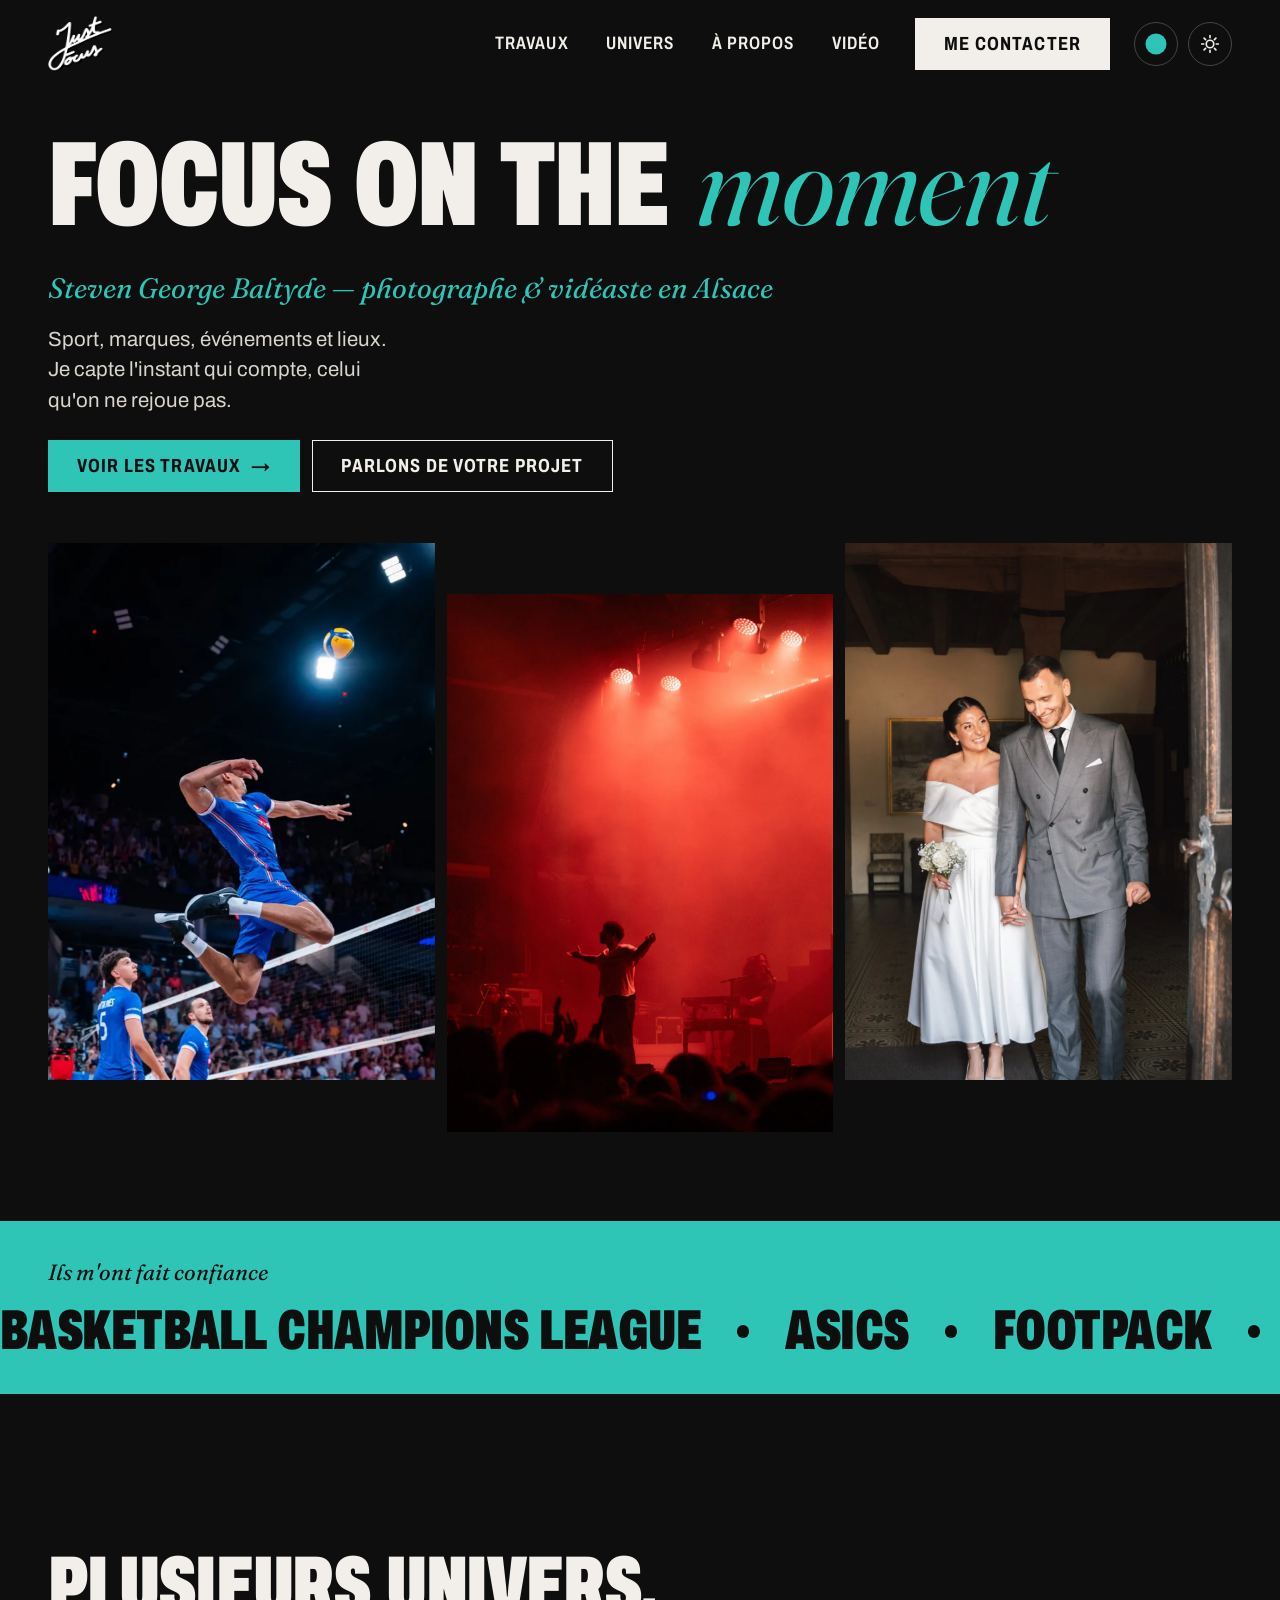
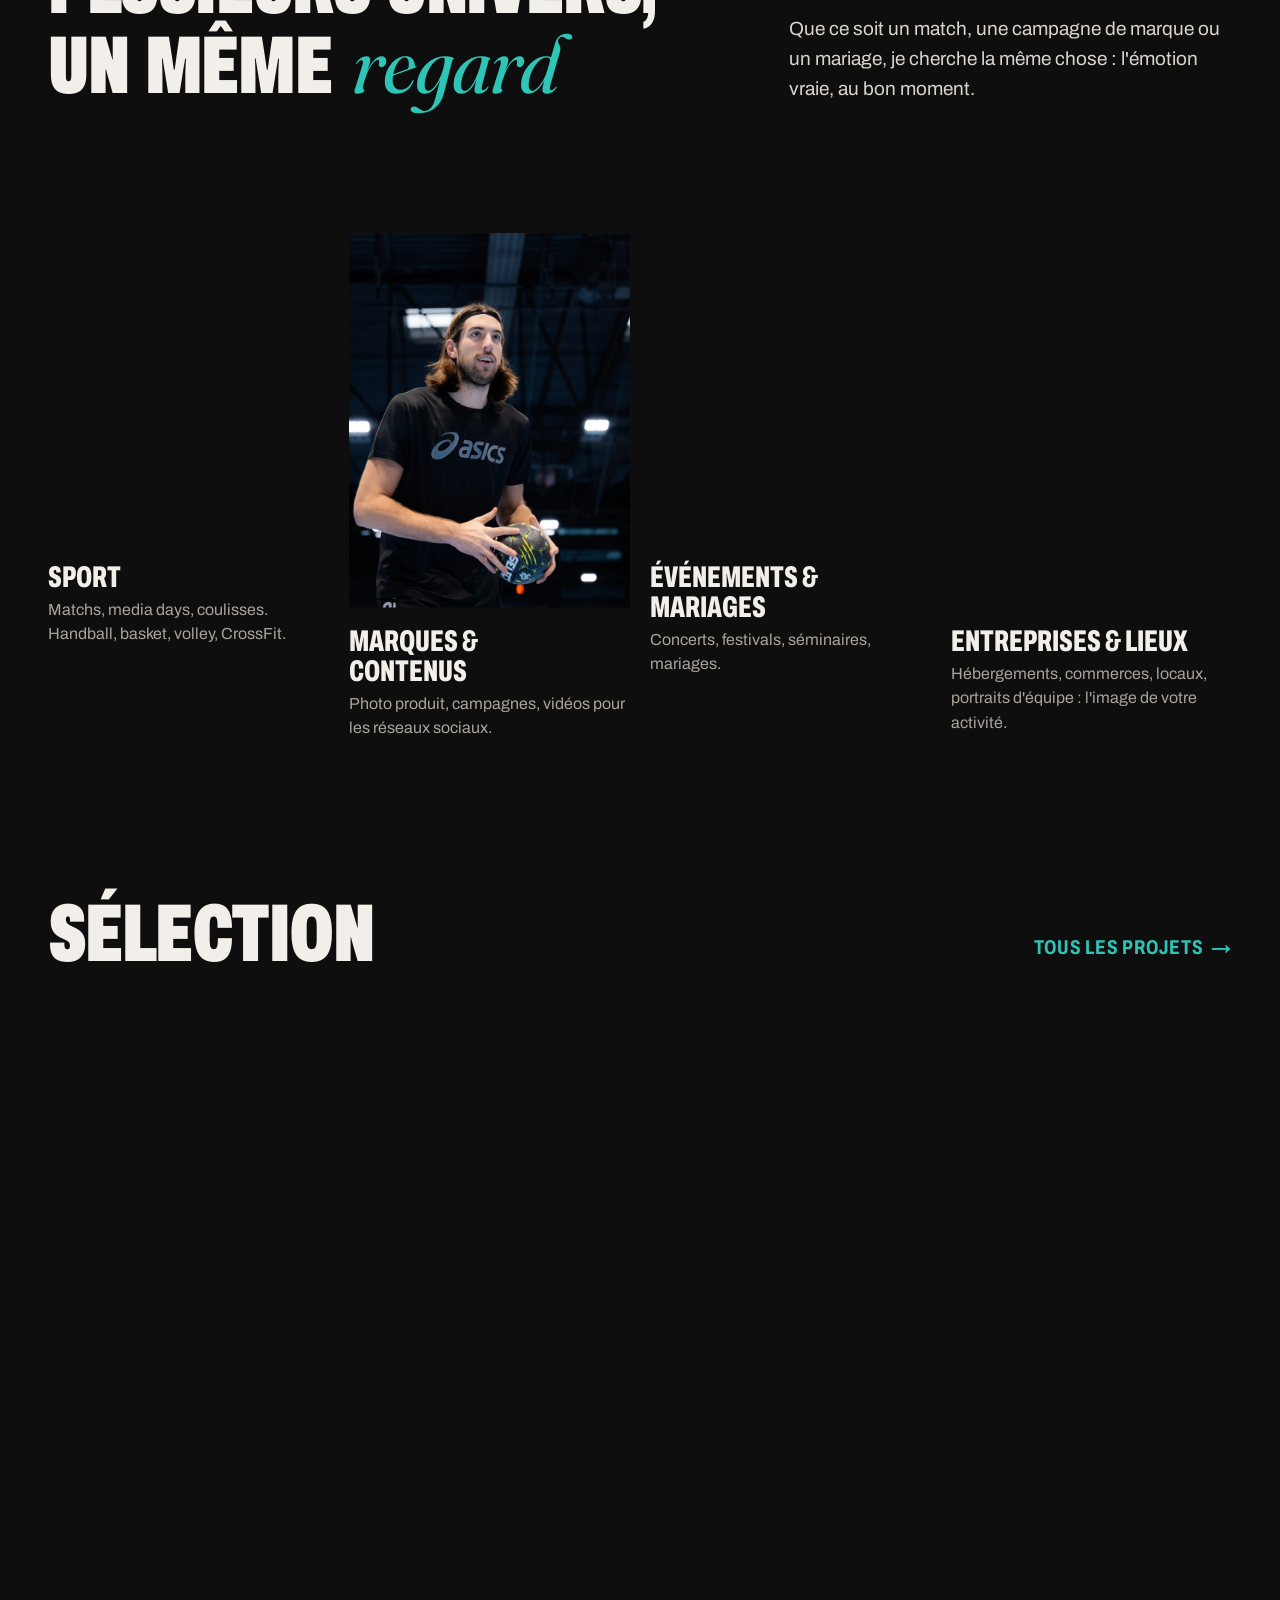
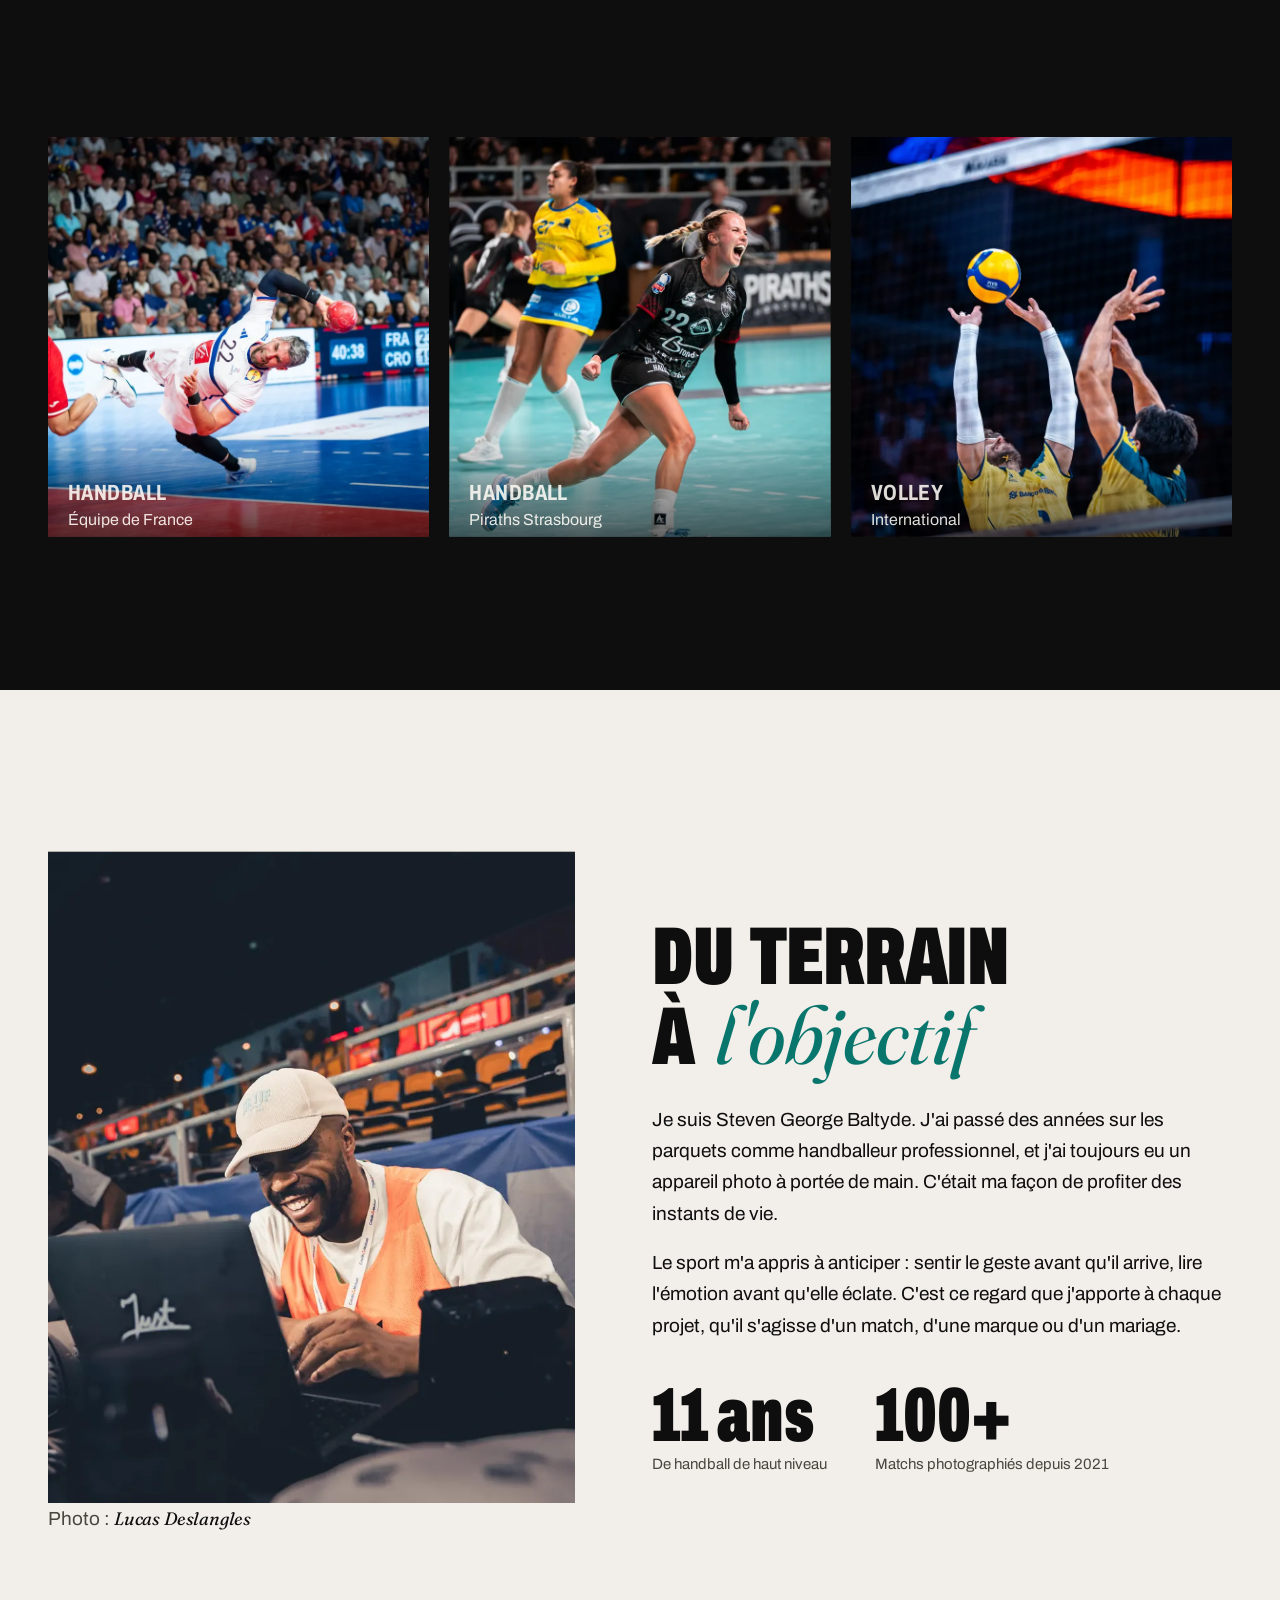
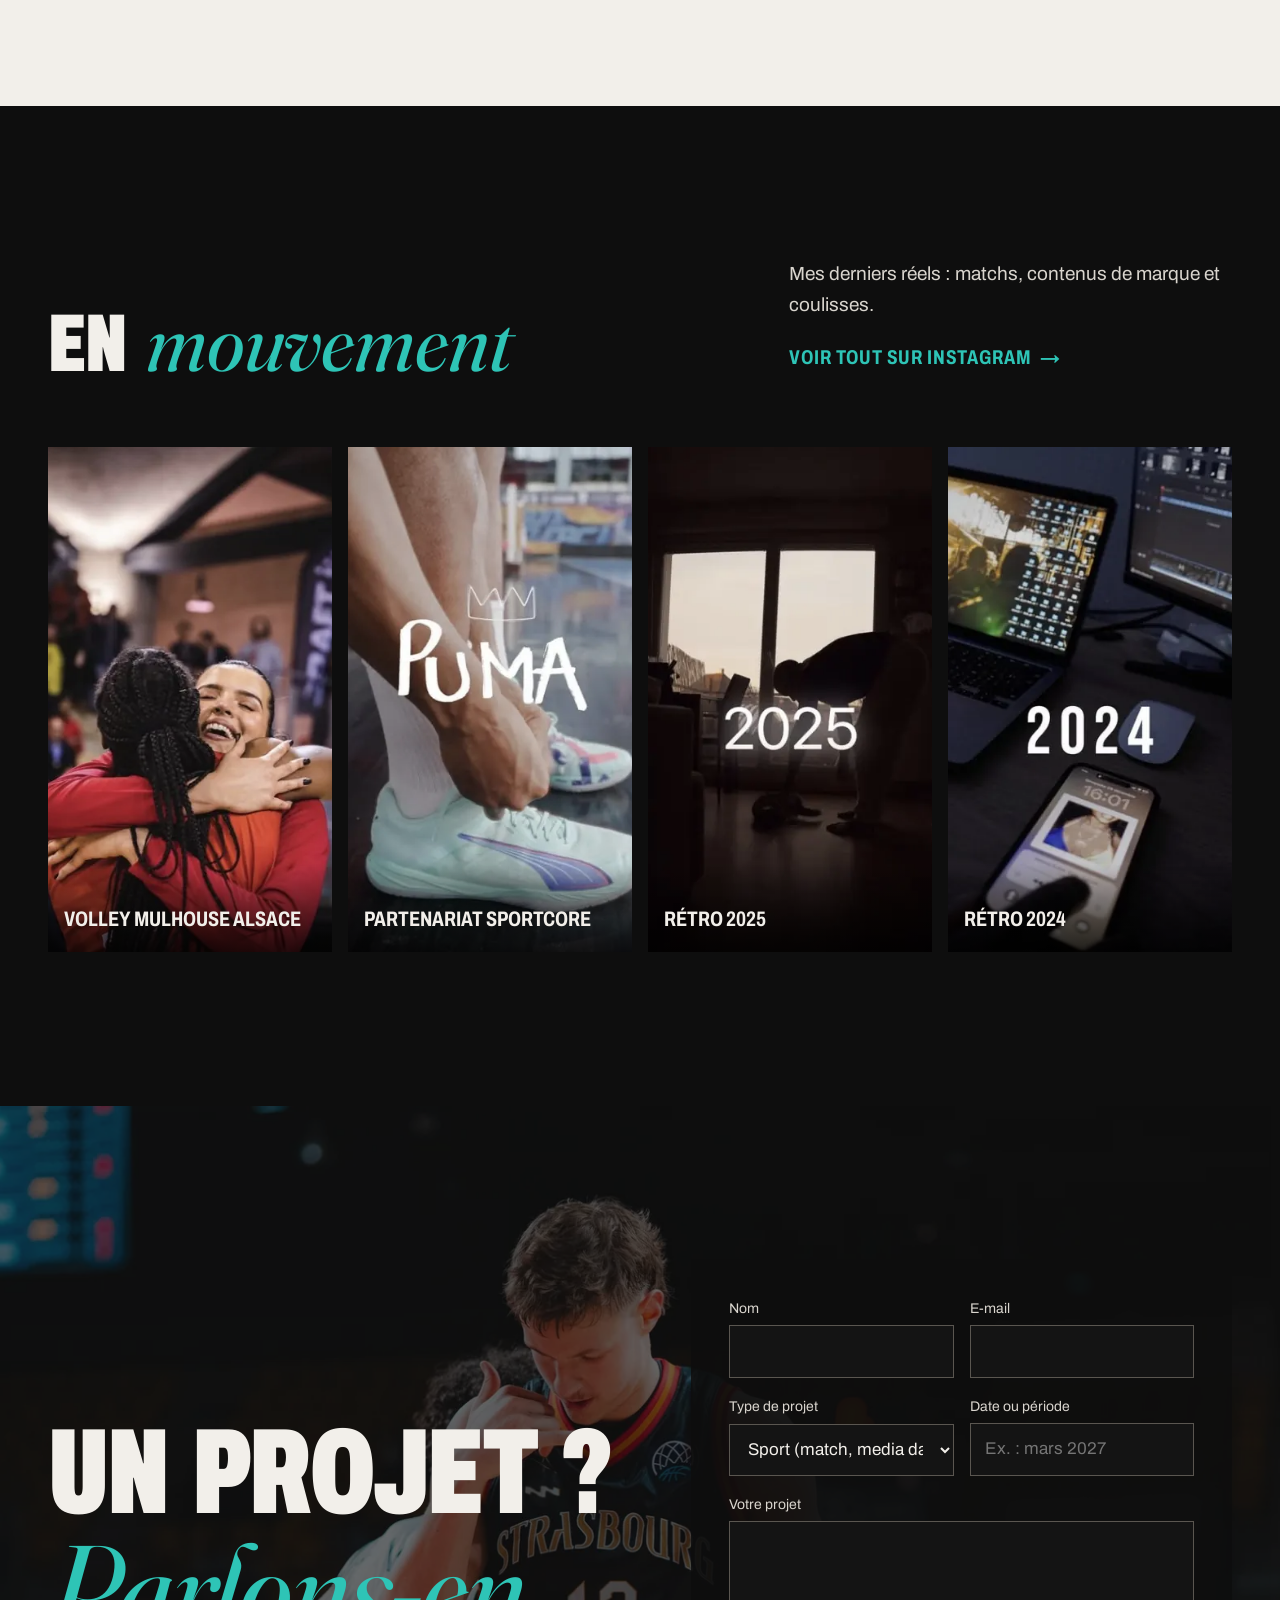
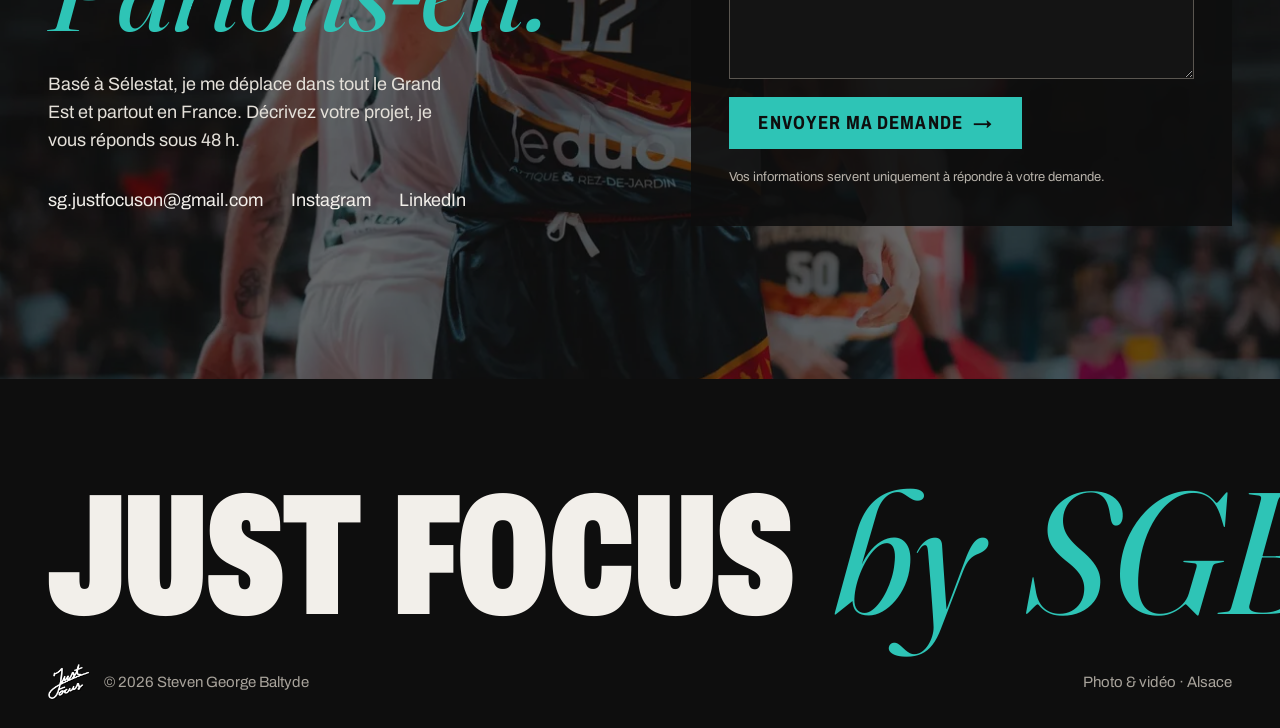
==== commit 49c14b4c: "Aperçu : 5 ambiances (turquoise, bleu nuit, vert, orange, jaune) et « by SGB » Co-Authored-By: Claud" ====
--- a/index.html
+++ b/index.html
@@ -3,25 +3,25 @@
 <head>
 <meta charset="utf-8">
 <meta name="viewport" content="width=device-width, initial-scale=1">
-<title>Steven George Baltyde — Photographe &amp; vidéaste · Just Focus by SG</title>
+<title>Steven George Baltyde — Photographe &amp; vidéaste · Just Focus by SGB</title>
 <meta name="description" content="Steven George Baltyde, photographe et vidéaste basé à Sélestat (Alsace). Sport, marques, événements, mariages et lieux, dans tout le Grand Est et en France.">
-<link rel="canonical" href="https://justfocusbysg.github.io/">
+<link rel="canonical" href="https://justfocusbysgb.github.io/">
 <meta name="theme-color" content="#0E0E0E">
 <meta name="author" content="Steven George Baltyde">
 <meta property="og:type" content="website">
 <meta property="og:locale" content="fr_FR">
-<meta property="og:site_name" content="Just Focus by SG">
-<meta property="og:title" content="Steven George Baltyde — Photographe &amp; vidéaste · Just Focus by SG">
+<meta property="og:site_name" content="Just Focus by SGB">
+<meta property="og:title" content="Steven George Baltyde — Photographe &amp; vidéaste · Just Focus by SGB">
 <meta property="og:description" content="Steven George Baltyde, photographe et vidéaste basé à Sélestat (Alsace). Sport, marques, événements, mariages et lieux, dans tout le Grand Est et en France.">
-<meta property="og:url" content="https://justfocusbysg.github.io/">
-<meta property="og:image" content="https://justfocusbysg.github.io/assets/img/og-image.jpg">
+<meta property="og:url" content="https://justfocusbysgb.github.io/">
+<meta property="og:image" content="https://justfocusbysgb.github.io/assets/img/og-image.jpg">
 <meta property="og:image:width" content="1200">
 <meta property="og:image:height" content="630">
-<meta property="og:image:alt" content="Just Focus by SG — photographie de sport">
+<meta property="og:image:alt" content="Just Focus by SGB — photographie de sport">
 <meta name="twitter:card" content="summary_large_image">
 <link rel="icon" type="image/png" href="assets/img/favicon.png">
 <link rel="apple-touch-icon" href="assets/img/apple-touch-icon.png">
-<script>(function(){var t;try{t=localStorage.getItem('jf-theme')}catch(e){}var r=document.documentElement;r.dataset.theme=t==='light'?'light':'dark';try{if(localStorage.getItem('jf-mood')==='nuit')r.dataset.mood='nuit'}catch(e){}r.classList.add('js')})()</script>
+<script>(function(){var t;try{t=localStorage.getItem('jf-theme')}catch(e){}var r=document.documentElement;r.dataset.theme=t==='light'?'light':'dark';try{var m=localStorage.getItem('jf-mood');if(/^(nuit|vert|orange|jaune)$/.test(m))r.dataset.mood=m}catch(e){}r.classList.add('js')})()</script>
 <link rel="preconnect" href="https://fonts.googleapis.com">
 <link rel="preconnect" href="https://fonts.gstatic.com" crossorigin>
 <link href="https://fonts.googleapis.com/css2?family=Archivo:wdth,wght@62..100,400..900&amp;family=Fraunces:ital,opsz,wght@1,9..144,400&amp;display=swap" rel="stylesheet">
@@ -31,11 +31,11 @@
 {
   "@context": "https://schema.org",
   "@type": "ProfessionalService",
-  "name": "Just Focus by SG",
+  "name": "Just Focus by SGB",
   "description": "Photographe et vidéaste : sport, marques, événements, mariages et lieux.",
-  "url": "https://justfocusbysg.github.io/",
-  "image": "https://justfocusbysg.github.io/assets/img/og-image.jpg",
-  "logo": "https://justfocusbysg.github.io/assets/img/apple-touch-icon.png",
+  "url": "https://justfocusbysgb.github.io/",
+  "image": "https://justfocusbysgb.github.io/assets/img/og-image.jpg",
+  "logo": "https://justfocusbysgb.github.io/assets/img/apple-touch-icon.png",
   "email": "sg.justfocuson@gmail.com",
   "founder": { "@type": "Person", "name": "Steven George Baltyde", "jobTitle": "Photographe et vidéaste" },
   "address": { "@type": "PostalAddress", "addressLocality": "Sélestat", "addressRegion": "Grand Est", "addressCountry": "FR" },
@@ -53,9 +53,16 @@
 
 <header class="site-header">
   <a class="logo" href="#top" aria-label="Just Focus — accueil"><img src="assets/img/web/logo.webp" alt="Just Focus" width="150" height="129"></a>
-  <button class="mood-toggle" type="button" aria-label="Ambiance bleu nuit" aria-pressed="false" title="Changer d'ambiance">
-    <span class="dot dot--turquoise" aria-hidden="true"></span><span class="dot dot--nuit" aria-hidden="true"></span>
-  </button>
+  <div class="mood">
+    <button class="mood-toggle" type="button" aria-label="Changer d'ambiance" aria-haspopup="true" aria-expanded="false" aria-controls="mood-menu" title="Changer d'ambiance"><span class="dot" aria-hidden="true"></span></button>
+    <div class="mood__menu" id="mood-menu" role="menu" aria-label="Ambiance de couleur">
+      <button class="swatch swatch--turquoise" type="button" role="menuitemradio" aria-checked="false" data-mood="turquoise" aria-label="Turquoise" title="Turquoise" style="--c:#2EC4B6"><span></span></button>
+      <button class="swatch swatch--nuit" type="button" role="menuitemradio" aria-checked="false" data-mood="nuit" aria-label="Bleu nuit" title="Bleu nuit" style="--c:#191970"><span></span></button>
+      <button class="swatch swatch--vert" type="button" role="menuitemradio" aria-checked="false" data-mood="vert" aria-label="Vert" title="Vert" style="--c:#3DD68C"><span></span></button>
+      <button class="swatch swatch--orange" type="button" role="menuitemradio" aria-checked="false" data-mood="orange" aria-label="Orange" title="Orange" style="--c:#F26B3A"><span></span></button>
+      <button class="swatch swatch--jaune" type="button" role="menuitemradio" aria-checked="false" data-mood="jaune" aria-label="Jaune" title="Jaune" style="--c:#F5C518"><span></span></button>
+    </div>
+  </div>
   <button class="theme-toggle" type="button" aria-label="Activer le mode clair" aria-pressed="false">
     <svg class="icon-sun" width="20" height="20" viewBox="0 0 24 24" fill="none" stroke="currentColor" stroke-width="2" stroke-linecap="round" aria-hidden="true"><circle cx="12" cy="12" r="4.5"/><path d="M12 2v2.5M12 19.5V22M2 12h2.5M19.5 12H22M4.9 4.9l1.8 1.8M17.3 17.3l1.8 1.8M4.9 19.1l1.8-1.8M17.3 6.7l1.8-1.8"/></svg>
     <svg class="icon-moon" width="20" height="20" viewBox="0 0 24 24" fill="none" stroke="currentColor" stroke-width="2" stroke-linecap="round" stroke-linejoin="round" aria-hidden="true"><path d="M20.5 14.5A8.5 8.5 0 0 1 9.5 3.5a8.5 8.5 0 1 0 11 11z"/></svg>
@@ -238,7 +245,7 @@
 
 <footer class="footer">
   <div class="wrap">
-    <p class="footer__name reveal">Just Focus <span class="script">by SG</span></p>
+    <p class="footer__name reveal">Just Focus <span class="script">by SGB</span></p>
     <div class="footer__bottom">
       <span><img src="assets/img/web/logo.webp" alt="" width="150" height="129" loading="lazy">© 2026 Steven George Baltyde</span>
       <span>Photo &amp; vidéo · Alsace</span>
--- a/assets/css/style.css
+++ b/assets/css/style.css
@@ -1,18 +1,22 @@
-/* Just Focus by SG — portfolio */
+/* Just Focus by SGB — portfolio */
 :root {
   --ground: #0E0E0E;
   --ground-2: #161616;
   --ink: #F2EFEA;
   --ink-soft: #D9D5CE;
   --muted: #A8A39B;
-  --accent: #2EC4B6;
-  --accent-fill: #2EC4B6;
-  --on-accent: #0E0E0E;
+  /* mood colours (turquoise by default, see "Moods" below) */
+  --m-hi: #2EC4B6; --m-lo: #08766C;
+  --m-fill-d: #2EC4B6; --m-on-d: #0E0E0E;
+  --m-fill-l: #08766C; --m-on-l: #F4F2EE;
   --glitch: #2EC4B6;
+  --accent: var(--m-hi);
+  --accent-fill: var(--m-fill-d);
+  --on-accent: var(--m-on-d);
   --paper: #F2EFEA;
   --paper-ink: #0E0E0E;
   --paper-muted: #4A463F;
-  --paper-accent: #08766C;
+  --paper-accent: var(--m-lo);
   --line: #4A463F;
   --header-bg: rgba(14, 14, 14, .94);
   color-scheme: dark;
@@ -453,39 +457,30 @@
   --ink: #0E0E0E;
   --ink-soft: #2A2826;
   --muted: #5F5A53;
-  --accent: #08766C;
-  --accent-fill: #08766C;
-  --on-accent: #F4F2EE;
+  --accent: var(--m-lo);
+  --accent-fill: var(--m-fill-l);
+  --on-accent: var(--m-on-l);
   --paper: #141414;
   --paper-ink: #F2EFEA;
   --paper-muted: #A8A39B;
-  --paper-accent: #2EC4B6;
+  --paper-accent: var(--m-hi);
   --line: #C9C3B9;
   --header-bg: rgba(244, 242, 238, .94);
   color-scheme: light;
 }
-/* "Bleu nuit" mood (button in the header). #191970 is too dark to read as text on black,
-   so in dark mode it fills the bands and buttons and a lighter tint carries the text. */
-:root[data-mood="nuit"] {
-  --accent: #8F8FEA;
-  --accent-fill: #191970;
-  --on-accent: #F2EFEA;
-  --glitch: #4A4AFF;
-  --paper-accent: #191970;
-}
-:root[data-mood="nuit"][data-theme="light"] {
-  --accent: #191970;
-  --on-accent: #F4F2EE;
-  --paper-accent: #8F8FEA;
-}
-[data-theme="light"] .logo img, [data-theme="light"] .footer__bottom img, [data-theme="light"] .loader__logo img { filter: invert(1); }
+/* ---------- Moods (colour picker in the header) ----------
+   hi = accent on dark grounds, lo = accent on light grounds, fill/on = filled bands and buttons.
+   #191970 is too dark to read as text on black, so in dark mode it fills and a lighter tint carries the text. */
+:root[data-mood="nuit"]   { --m-hi: #8F8FEA; --m-lo: #191970; --m-fill-d: #191970; --m-on-d: #F2EFEA; --m-fill-l: #191970; --m-on-l: #F4F2EE; --glitch: #4A4AFF; }
+:root[data-mood="vert"]   { --m-hi: #3DD68C; --m-lo: #17714A; --m-fill-d: #3DD68C; --m-on-d: #0E0E0E; --m-fill-l: #17714A; --m-on-l: #F4F2EE; --glitch: #3DD68C; }
+:root[data-mood="orange"] { --m-hi: #F26B3A; --m-lo: #B23F17; --m-fill-d: #F26B3A; --m-on-d: #0E0E0E; --m-fill-l: #B23F17; --m-on-l: #F4F2EE; --glitch: #F26B3A; }
+:root[data-mood="jaune"]  { --m-hi: #F5C518; --m-lo: #806300; --m-fill-d: #F5C518; --m-on-d: #0E0E0E; --m-fill-l: #F5C518; --m-on-l: #0E0E0E; --glitch: #F5C518; }
 /* areas over photos stay dark in both modes */
 .contact, .lightbox {
-  --ground: #0E0E0E; --ground-2: #161616; --ink: #F2EFEA; --ink-soft: #D9D5CE; --muted: #A8A39B; --accent: #2EC4B6; --line: #4A463F;
-  --accent-fill: #2EC4B6; --on-accent: #0E0E0E;
+  --ground: #0E0E0E; --ground-2: #161616; --ink: #F2EFEA; --ink-soft: #D9D5CE; --muted: #A8A39B; --line: #4A463F;
+  --accent: var(--m-hi); --accent-fill: var(--m-fill-d); --on-accent: var(--m-on-d);
   color: var(--ink);
 }
-[data-mood="nuit"] .contact, [data-mood="nuit"] .lightbox { --accent: #8F8FEA; --accent-fill: #191970; --on-accent: #F2EFEA; }
 .selection figcaption, .reel .tag { color: #F2EFEA; }
 body, .site-header, .about, .cta-band, .chip, .tile { transition: background-color .4s var(--ease), color .4s var(--ease); }
 
@@ -497,18 +492,30 @@
 }
 .theme-toggle:hover, .mood-toggle:hover { border-color: var(--accent); color: var(--accent); }
 .theme-toggle:active, .mood-toggle:active { transform: scale(.92); }
-/* mood: a dot of the current colour, with the other one waiting behind it */
-.mood-toggle .dot { grid-area: 1 / 1; width: 18px; height: 18px; border-radius: 50%; transition: transform .5s var(--ease), opacity .3s; }
-.mood-toggle .dot--turquoise { background: #2EC4B6; }
-.mood-toggle .dot--nuit { background: #191970; box-shadow: 0 0 0 1.5px #8F8FEA; }
-:root:not([data-mood="nuit"]) .mood-toggle .dot--nuit, [data-mood="nuit"] .mood-toggle .dot--turquoise { opacity: 0; transform: scale(.3); }
+/* mood picker: a dot of the current colour, opening a row of swatches */
+.mood { order: 2; position: relative; }
+.mood-toggle .dot { width: 18px; height: 18px; border-radius: 50%; background: var(--m-fill-d); box-shadow: 0 0 0 1.5px var(--m-hi); transition: background-color .4s, box-shadow .4s; }
+.mood__menu {
+  position: absolute; top: calc(100% + 10px); right: -8px; display: flex; gap: 6px; padding: 8px;
+  background: var(--header-bg); border: 1px solid var(--line); border-radius: 999px;
+  -webkit-backdrop-filter: blur(10px); backdrop-filter: blur(10px);
+  opacity: 0; visibility: hidden; transform: translateY(-6px) scale(.96); transform-origin: top right;
+  transition: opacity .25s, transform .35s var(--ease), visibility 0s .35s;
+}
+.mood.is-open .mood__menu { opacity: 1; visibility: visible; transform: none; transition: opacity .25s, transform .35s var(--ease); }
+.swatch { width: 32px; height: 32px; padding: 0; border: 0; border-radius: 50%; background: transparent; cursor: pointer; display: grid; place-items: center; }
+.swatch span { width: 20px; height: 20px; border-radius: 50%; background: var(--c); transition: transform .3s var(--ease), box-shadow .3s; }
+.swatch:hover span { transform: scale(1.15); }
+.swatch[aria-checked="true"] span { box-shadow: 0 0 0 2px var(--ground), 0 0 0 3.5px var(--ink); }
+.swatch--nuit span { box-shadow: inset 0 0 0 1.5px #8F8FEA; }
+.swatch--nuit[aria-checked="true"] span { box-shadow: inset 0 0 0 1.5px #8F8FEA, 0 0 0 2px var(--ground), 0 0 0 3.5px var(--ink); }
 .theme-toggle svg { grid-area: 1 / 1; transition: transform .5s var(--ease), opacity .3s; }
 [data-theme="dark"] .theme-toggle .icon-moon, [data-theme="light"] .theme-toggle .icon-sun { opacity: 0; transform: rotate(-90deg) scale(.5); }
 .logo { order: 0; margin-right: auto; }
 .nav { order: 1; }
 .menu-btn { order: 3; }
-@media (min-width: 761px) { .mood-toggle { margin-left: 8px; } }
-.mood-toggle + .theme-toggle { margin-left: -6px; }
+@media (min-width: 761px) { .mood { margin-left: 8px; } }
+.mood + .theme-toggle { margin-left: -6px; }
 
 /* circle reveal when switching mode (browsers with View Transitions) */
 ::view-transition-old(root) { animation: none; }
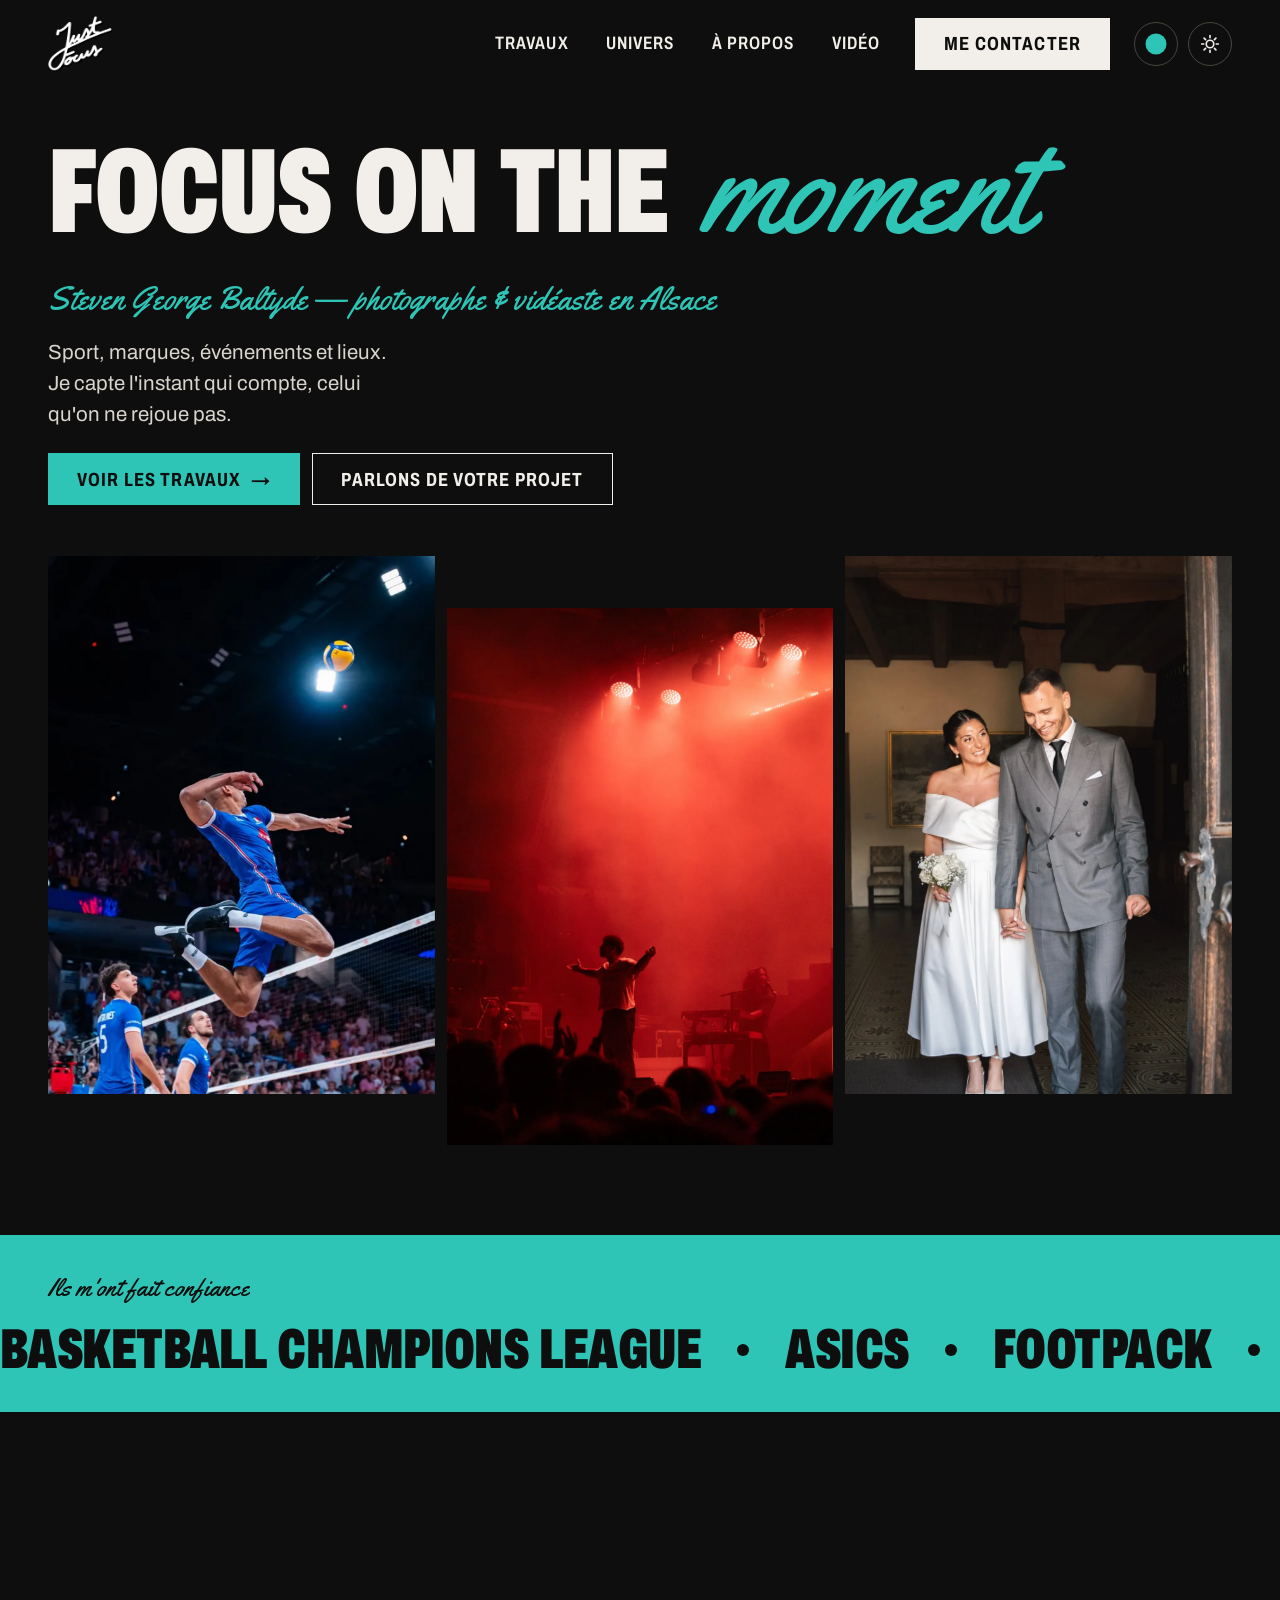
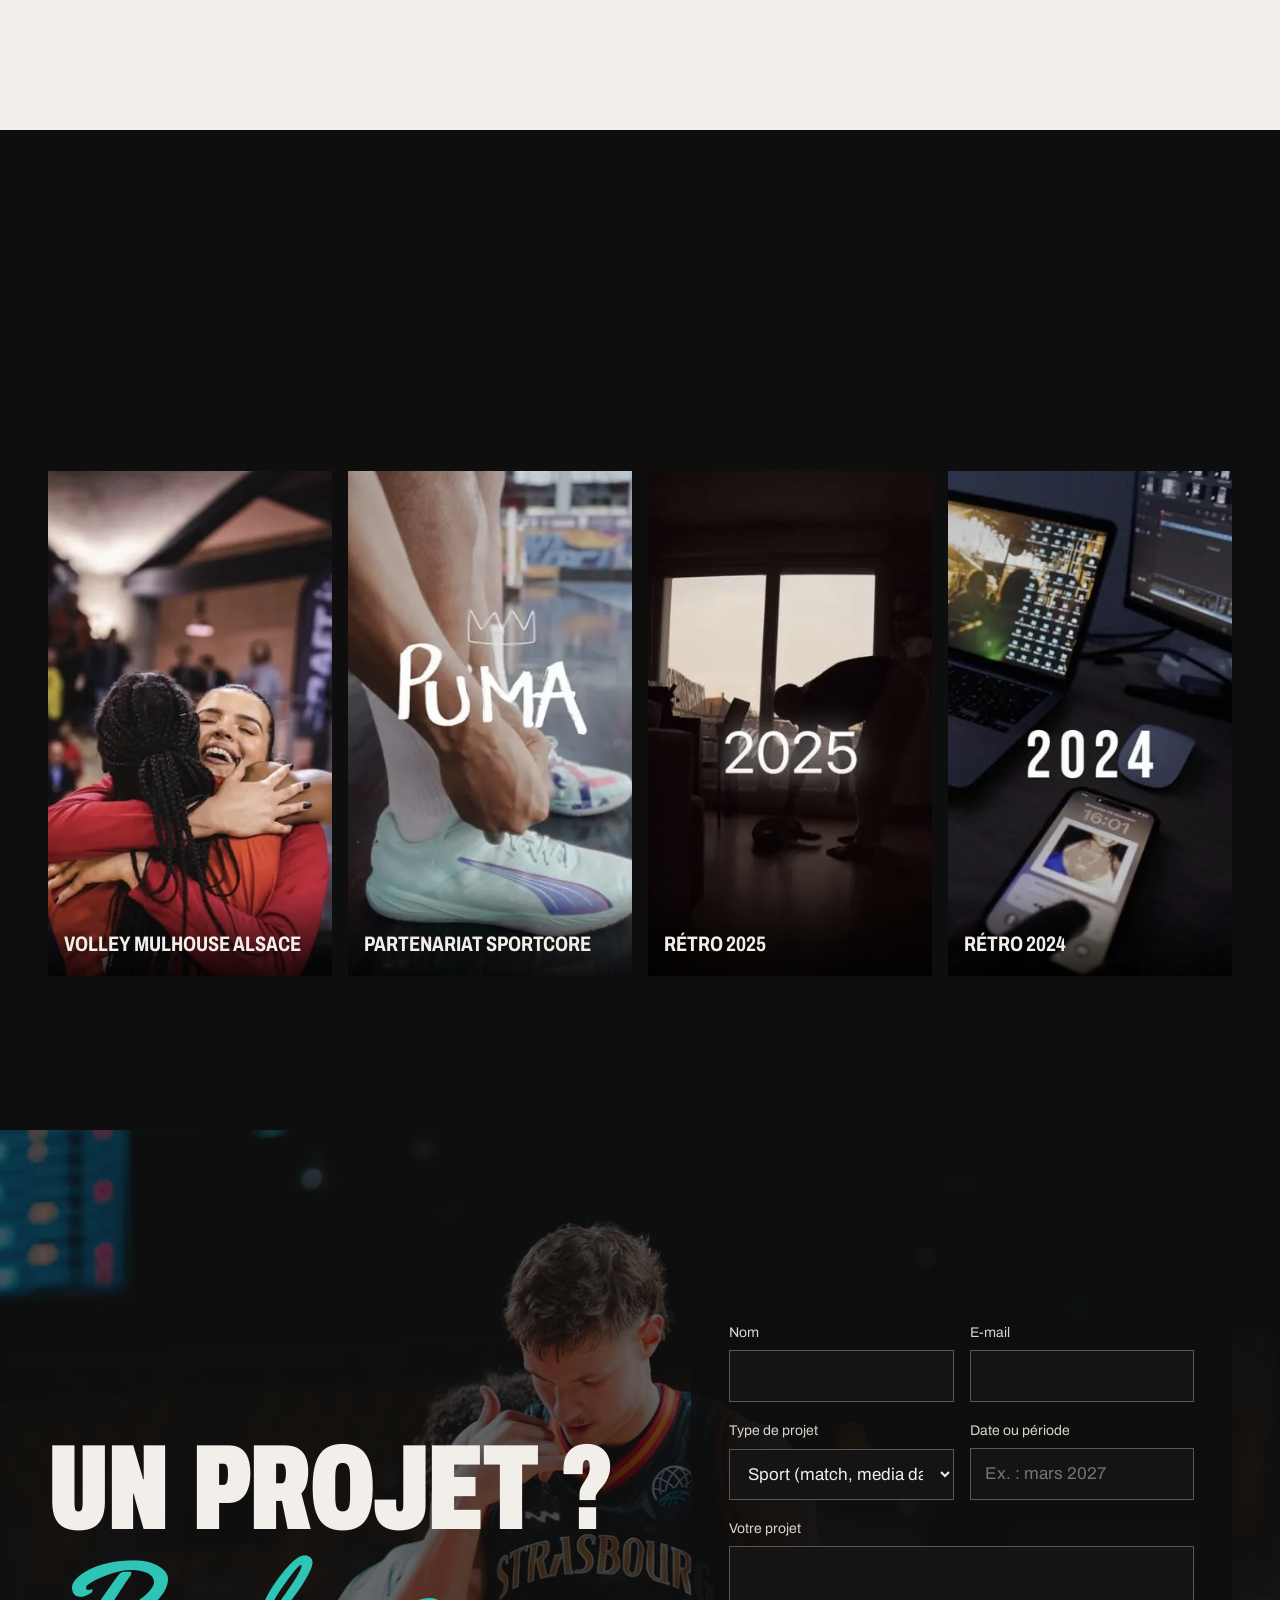
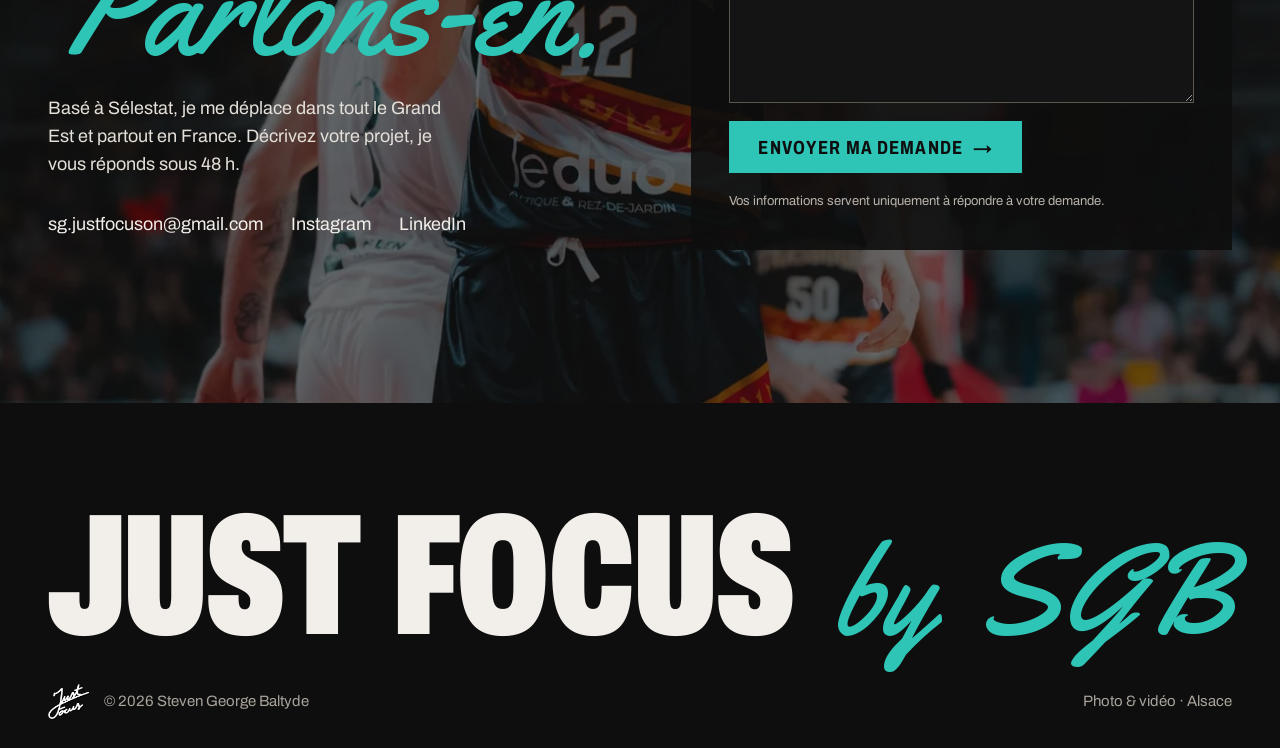
==== commit 32b055af: "Aperçu : police script Yellowtail à la place de Fraunces Co-Authored-By: Claude Opus 5.5 <noreply@an" ====
--- a/index.html
+++ b/index.html
@@ -24,7 +24,7 @@
 <script>(function(){var t;try{t=localStorage.getItem('jf-theme')}catch(e){}var r=document.documentElement;r.dataset.theme=t==='light'?'light':'dark';try{var m=localStorage.getItem('jf-mood');if(/^(nuit|vert|orange|jaune)$/.test(m))r.dataset.mood=m}catch(e){}r.classList.add('js')})()</script>
 <link rel="preconnect" href="https://fonts.googleapis.com">
 <link rel="preconnect" href="https://fonts.gstatic.com" crossorigin>
-<link href="https://fonts.googleapis.com/css2?family=Archivo:wdth,wght@62..100,400..900&amp;family=Fraunces:ital,opsz,wght@1,9..144,400&amp;display=swap" rel="stylesheet">
+<link href="https://fonts.googleapis.com/css2?family=Archivo:wdth,wght@62..100,400..900&amp;family=Yellowtail&amp;display=swap" rel="stylesheet">
 <link rel="stylesheet" href="assets/css/style.css">
 <link rel="preload" as="image" href="assets/img/web/fa61a51db096ecbefcd030748038e471-800.webp" imagesrcset="assets/img/web/fa61a51db096ecbefcd030748038e471-800.webp 800w, assets/img/web/fa61a51db096ecbefcd030748038e471-1600.webp 1600w" imagesizes="(max-width: 760px) 50vw, 33vw" fetchpriority="high">
 <script type="application/ld+json">
--- a/assets/css/style.css
+++ b/assets/css/style.css
@@ -24,7 +24,7 @@
   --f-display: 'Archivo', 'Arial Narrow', sans-serif;
   --f-label: 'Archivo', 'Arial Narrow', sans-serif;
   --f-text: 'Archivo', system-ui, sans-serif;
-  --f-script: 'Fraunces', Georgia, serif;
+  --f-script: 'Yellowtail', 'Brush Script MT', cursive;
 
   --gutter: clamp(16px, 4vw, 48px);
   --max: 1600px;
@@ -51,7 +51,8 @@
 :focus-visible { outline: 2px solid var(--accent); outline-offset: 3px; }
 
 .wrap { max-width: var(--max); margin: 0 auto; padding: 0 var(--gutter); }
-.script { font-family: var(--f-script); font-style: italic; font-weight: 400; font-stretch: normal; text-transform: none; letter-spacing: -0.01em; }
+/* Yellowtail is already a slanted brush script: no italic, and a touch larger than the caps it sits beside */
+.script { font-family: var(--f-script); font-style: normal; font-weight: 400; font-stretch: normal; text-transform: none; letter-spacing: 0; }
 .accent { color: var(--accent); }
 
 /* ---------- Progress + header ---------- */
@@ -112,14 +113,14 @@
 .hero__top { display: grid; grid-template-columns: 1fr; gap: 28px; }
 .hero__row { display: flex; flex-wrap: wrap; justify-content: space-between; align-items: end; gap: 24px 40px; }
 .hero__row .hero__kicker {
-  max-width: none; margin: 0 0 14px; font-family: var(--f-script); font-style: italic;
-  font-size: clamp(22px, 2.2vw, 30px); color: var(--accent);
+  max-width: none; margin: 0 0 14px; font-family: var(--f-script); font-style: normal;
+  font-size: clamp(25px, 2.5vw, 34px); color: var(--accent);
 }
 .hero h1 {
   margin: 0; font-family: var(--f-display); font-stretch: 62%; font-weight: 900; text-transform: uppercase;
   font-size: clamp(64px, 9.4vw, 150px); line-height: .9; letter-spacing: -0.02em;
 }
-.hero h1 .script { text-transform: none; font-size: 1em; color: var(--accent); }
+.hero h1 .script { text-transform: none; font-size: 1.1em; color: var(--accent); }
 .hero__row p { margin: 0; font-size: clamp(18px, 1.6vw, 22px); line-height: 1.5; color: var(--ink-soft); max-width: 30ch; }
 .hero__ctas { display: flex; flex-wrap: wrap; gap: 12px; }
 .hero__strip {
@@ -140,7 +141,7 @@
 
 /* ---------- Marquee ---------- */
 .refs { padding: 34px 0; background: var(--accent-fill); color: var(--on-accent); overflow: hidden; }
-.refs__label { margin: 0 0 14px; padding: 0 var(--gutter); font-family: var(--f-script); font-style: italic; font-size: 22px; }
+.refs__label { margin: 0 0 14px; padding: 0 var(--gutter); font-family: var(--f-script); font-style: normal; font-size: 25px; }
 .marquee { display: flex; width: max-content; animation: marquee 34s linear infinite; }
 .refs:hover .marquee { animation-play-state: paused; }
 .marquee ul { display: flex; margin: 0; padding: 0; list-style: none; }
@@ -159,7 +160,7 @@
   margin: 0; font-family: var(--f-display); font-stretch: 62%; font-weight: 900; text-transform: uppercase;
   font-size: clamp(48px, 6.4vw, 96px); line-height: .95; letter-spacing: -0.015em;
 }
-.h2 .script { text-transform: none; font-size: 1em; }
+.h2 .script { text-transform: none; font-size: 1.1em; }
 .lede { margin: 0; font-size: 19px; line-height: 1.6; color: var(--ink-soft); max-width: 44ch; }
 
 /* reveal (rise + fade) */
@@ -269,7 +270,7 @@
   margin: 0; font-family: var(--f-display); font-stretch: 62%; font-weight: 900; text-transform: uppercase;
   font-size: clamp(56px, 13.5vw, 210px); line-height: .82; letter-spacing: -0.025em; white-space: nowrap;
 }
-.footer__name .script { text-transform: none; color: var(--accent); }
+.footer__name .script { text-transform: none; color: var(--accent); font-size: .74em; white-space: nowrap; }
 .footer__bottom { margin-top: 36px; display: flex; flex-wrap: wrap; justify-content: space-between; align-items: center; gap: 12px; font-size: 15px; color: var(--muted); }
 .footer__bottom img { height: 36px; width: auto; }
 .footer__bottom span { display: flex; align-items: center; gap: 14px; }
@@ -320,7 +321,7 @@
 .lb-btn { width: 52px; height: 52px; border-radius: 50%; border: 1px solid #5A5650; background: var(--ground); display: grid; place-items: center; cursor: pointer; transition: .3s; }
 .lb-btn:hover { border-color: var(--accent); color: var(--accent); }
 .lb-count { min-width: 220px; text-align: center; font-size: 14px; color: var(--muted); }
-.lb-count b { font-family: var(--f-script); font-style: italic; font-weight: 400; font-size: 20px; color: var(--ink); }
+.lb-count b { font-family: var(--f-script); font-style: normal; font-weight: 400; font-size: 20px; color: var(--ink); }
 
 .cta-band { padding: clamp(80px, 10vw, 140px) 0; background: var(--ground-2); }
 .cta-band .wrap { display: flex; flex-wrap: wrap; justify-content: space-between; align-items: center; gap: 32px; }
@@ -376,7 +377,7 @@
 }
 .page-head h1 .script { margin-left: 0; }
 /* space before the italic word inside a heading line */
-.line > span > .script, .footer__name .script { margin-left: .06em; }
+.line > span > .script, .footer__name .script { margin-left: .1em; }
 .hero h1, .h2, .footer__name, .page-head h1, .marquee li { word-spacing: .1em; }
 .page-head h1 .line > span > .script { margin-left: 0; }
 
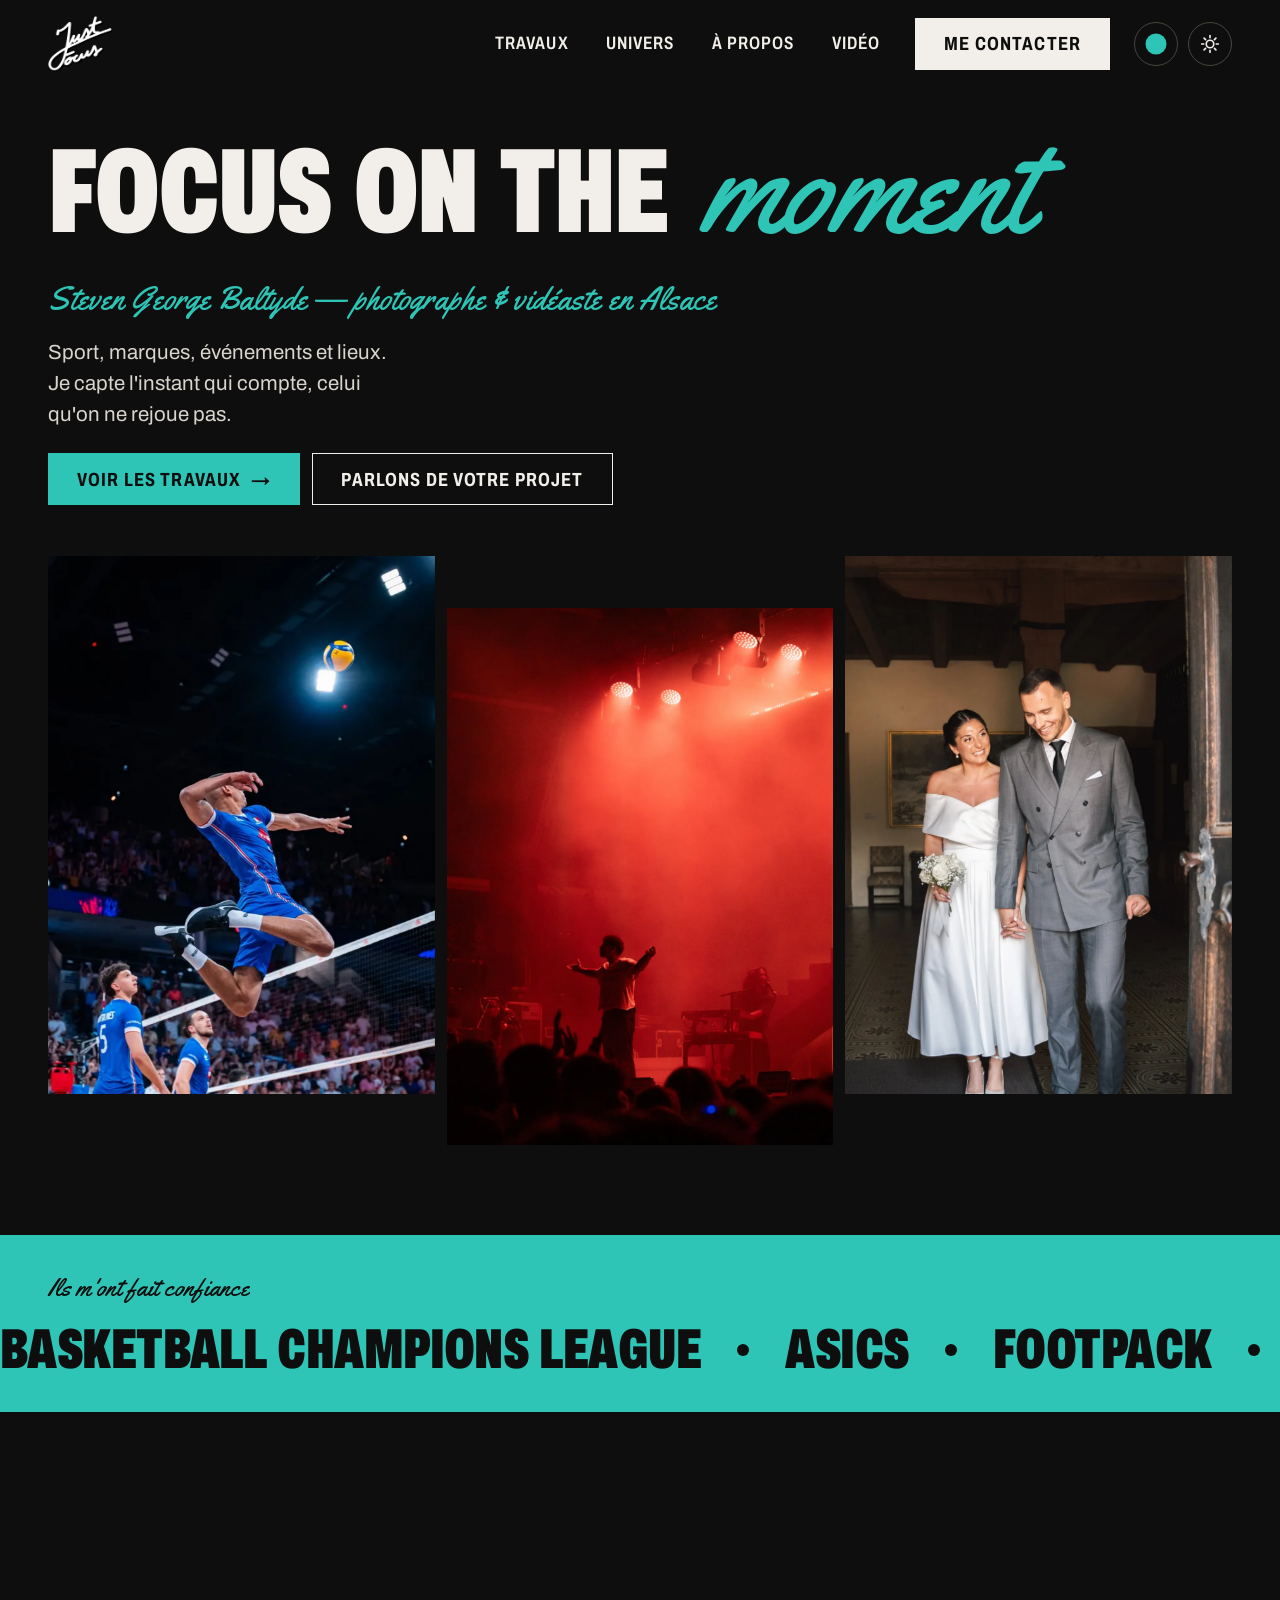
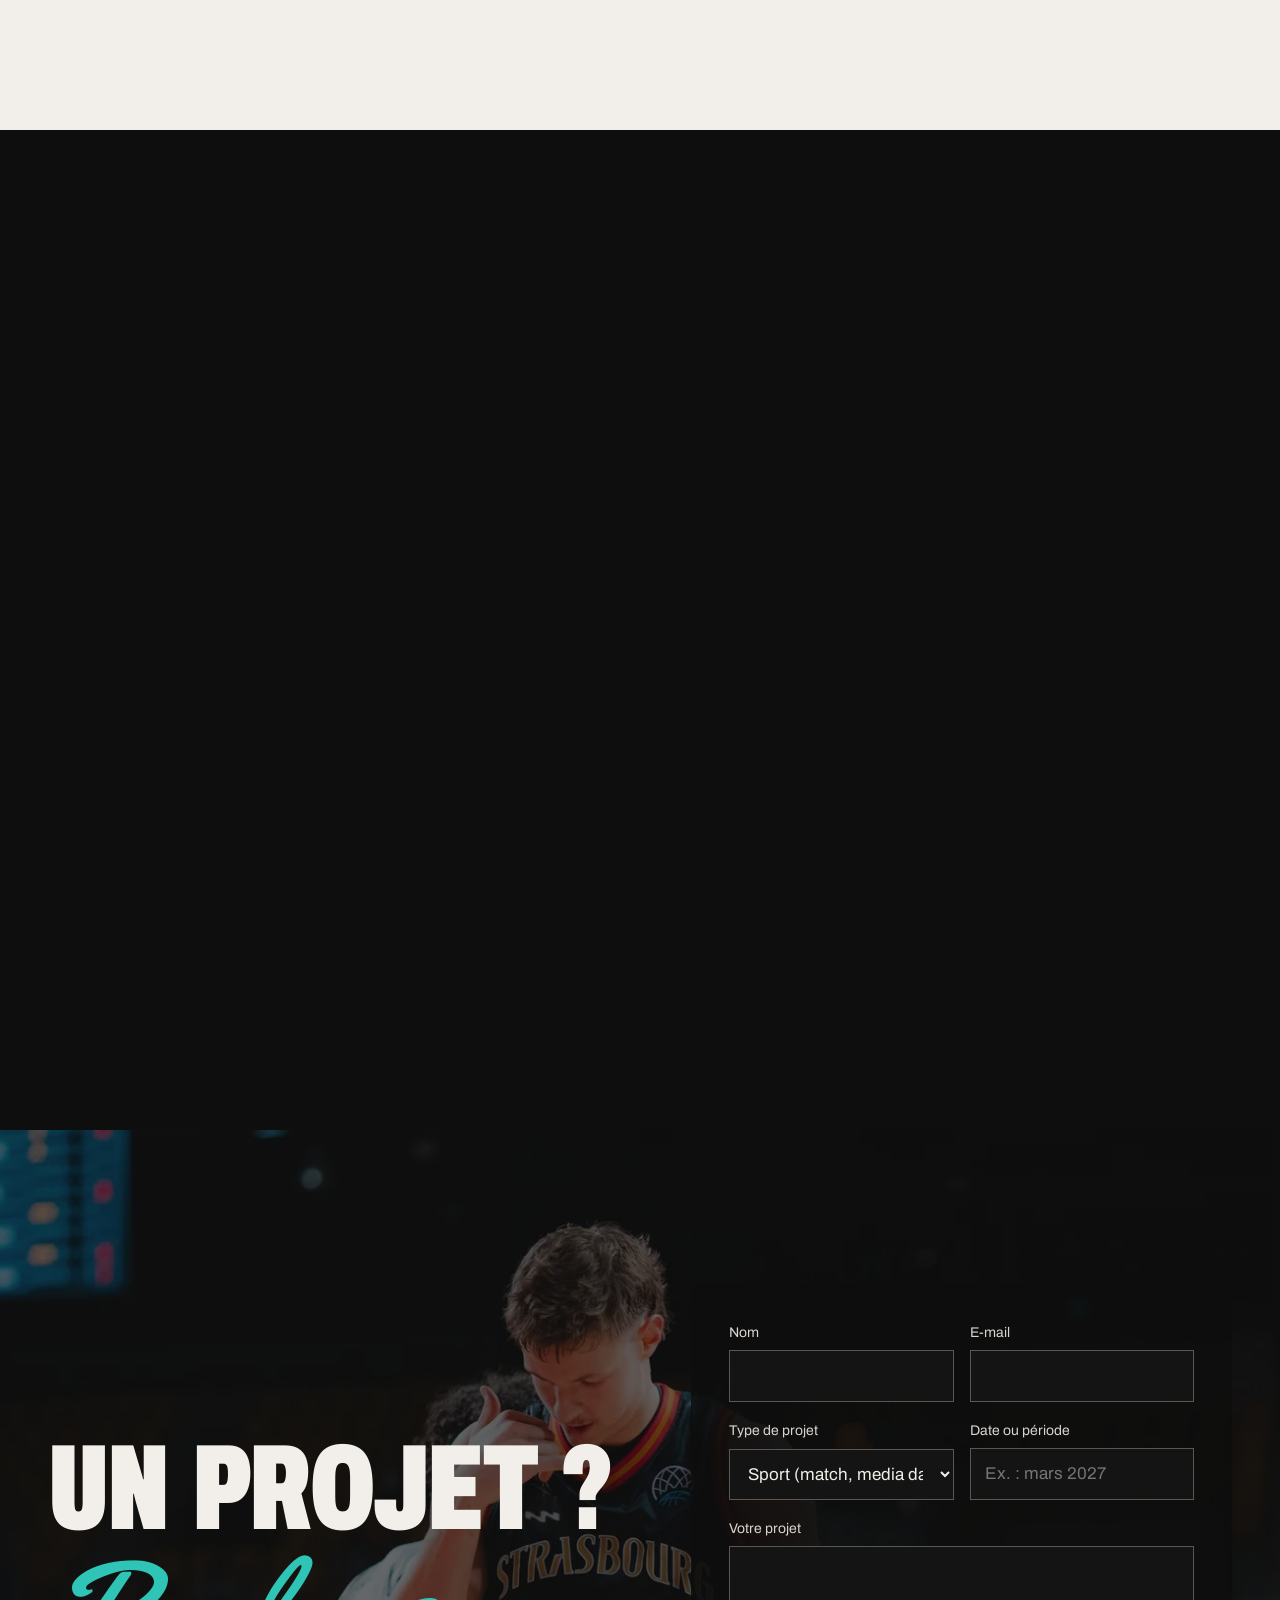
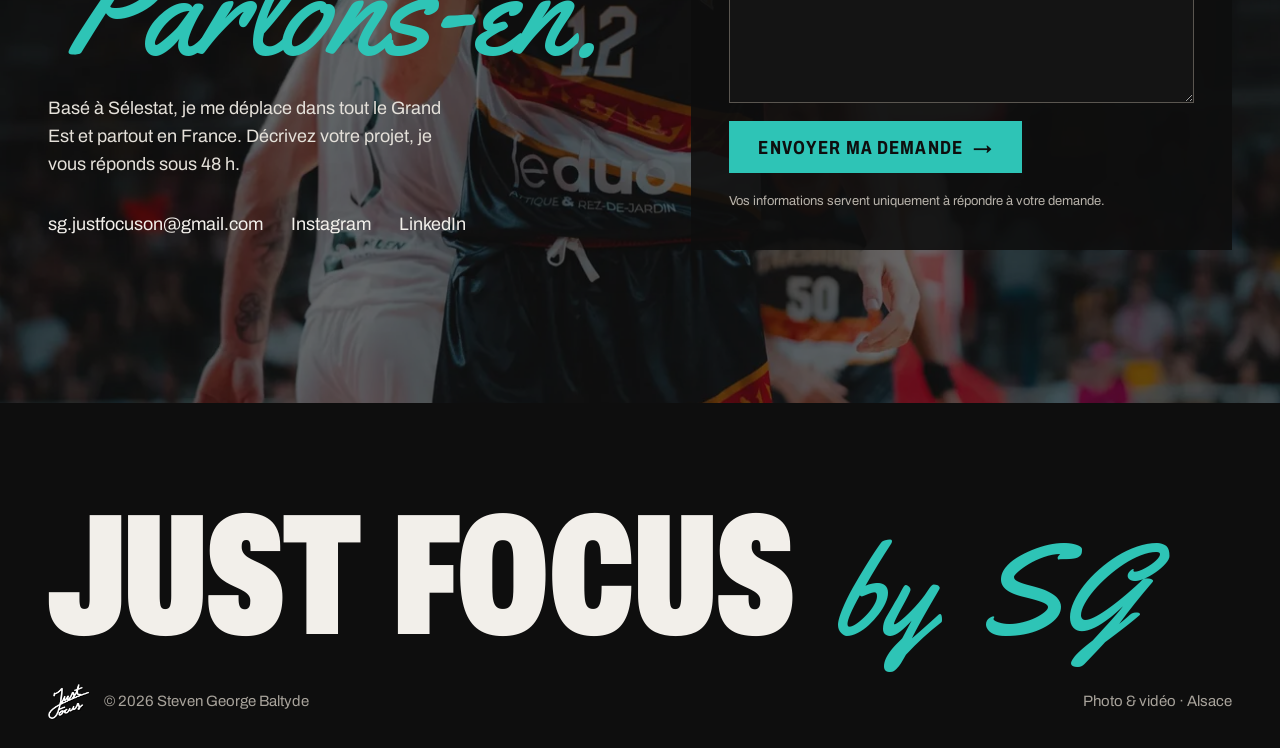
==== commit f2dc5e1a: "Aperçu : pied de page « Just Focus by SG » Co-Authored-By: Claude Opus 5.5 <noreply@anthropic.com>" ====
--- a/index.html
+++ b/index.html
@@ -172,6 +172,7 @@
       <h2 class="h2 split"><span class="line"><span>Du terrain</span></span><span class="line"><span>à <span class="script">l'objectif</span></span></span></h2>
       <p class="reveal">Je suis Steven George Baltyde. J'ai passé des années sur les parquets comme handballeur professionnel, et j'ai toujours eu un appareil photo à portée de main. C'était ma façon de profiter des instants de vie.</p>
       <p class="reveal" style="--d:.08s">Le sport m'a appris à anticiper : sentir le geste avant qu'il arrive, lire l'émotion avant qu'elle éclate. C'est ce regard que j'apporte à chaque projet, qu'il s'agisse d'un match, d'une marque ou d'un mariage.</p>
+          <p class="about__punch reveal" style="--d:.12s">Ce que je cherche, c'est vous faire ressentir quelque chose à travers une <span class="script">image figée</span>.</p>
       <div class="stats reveal" style="--d:.16s">
         <div class="stat"><b data-count="11" data-suffix=" ans">11 ans</b><span>De handball de haut niveau</span></div>
         <div class="stat"><b data-count="100" data-suffix="+">100+</b><span>Matchs photographiés depuis 2021</span></div>
@@ -245,7 +246,7 @@
 
 <footer class="footer">
   <div class="wrap">
-    <p class="footer__name reveal">Just Focus <span class="script">by SGB</span></p>
+    <p class="footer__name reveal">Just Focus <span class="script">by SG</span></p>
     <div class="footer__bottom">
       <span><img src="assets/img/web/logo.webp" alt="" width="150" height="129" loading="lazy">© 2026 Steven George Baltyde</span>
       <span>Photo &amp; vidéo · Alsace</span>
--- a/assets/css/style.css
+++ b/assets/css/style.css
@@ -218,6 +218,9 @@
 .about .h2 { margin-bottom: 28px; }
 .about .h2 .script { color: var(--paper-accent); }
 .about p { margin: 0 0 18px; font-size: 19px; line-height: 1.65; }
+/* closing line of the About text */
+.about p.about__punch { margin-top: 30px; padding-left: 20px; border-left: 2px solid var(--paper-accent); font-size: clamp(22px, 2vw, 27px); font-weight: 500; line-height: 1.35; }
+.about__punch .script { color: var(--paper-accent); font-size: 1.25em; line-height: 1; }
 .stats { display: flex; flex-wrap: wrap; gap: 48px; margin-top: 40px; }
 .stat b { display: block; font-family: var(--f-display); font-stretch: 62%; font-weight: 900; font-size: clamp(56px, 6vw, 84px); line-height: .9; }
 .stat span { font-size: 15px; color: var(--paper-muted); }
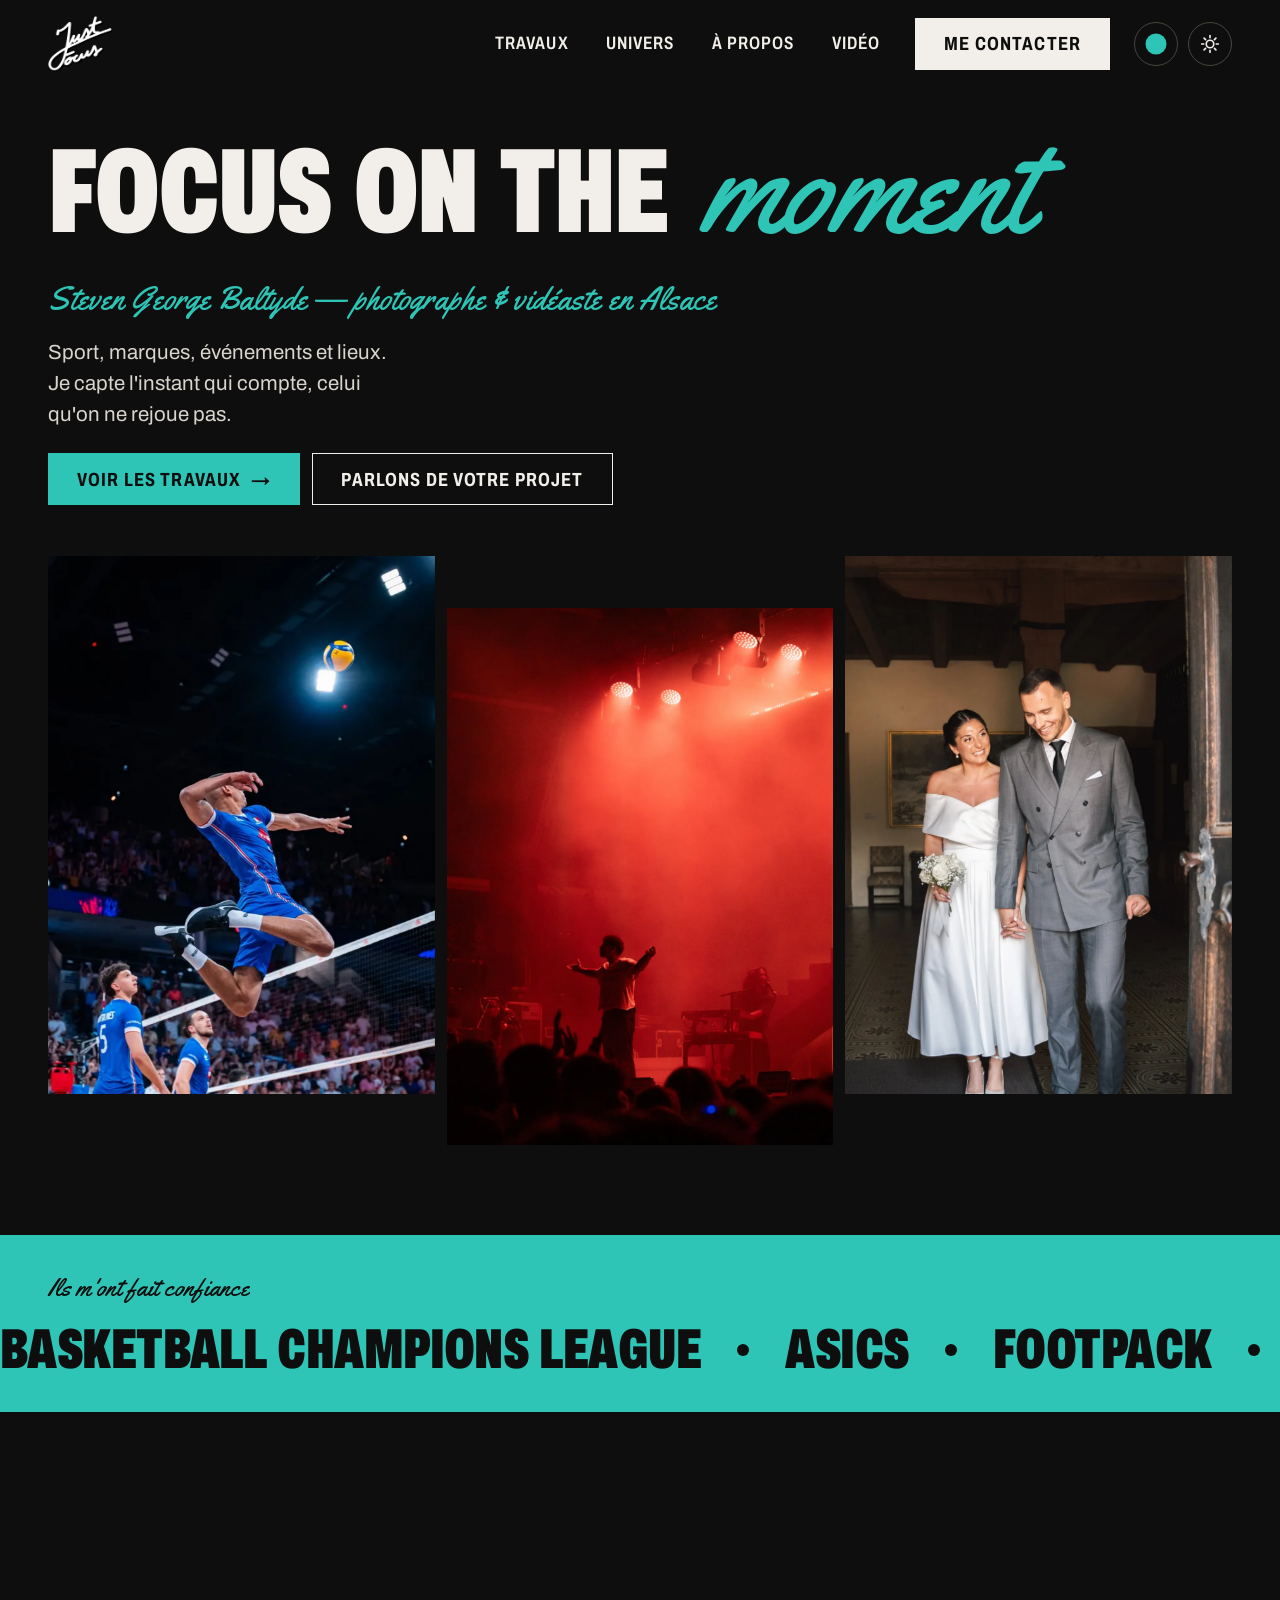
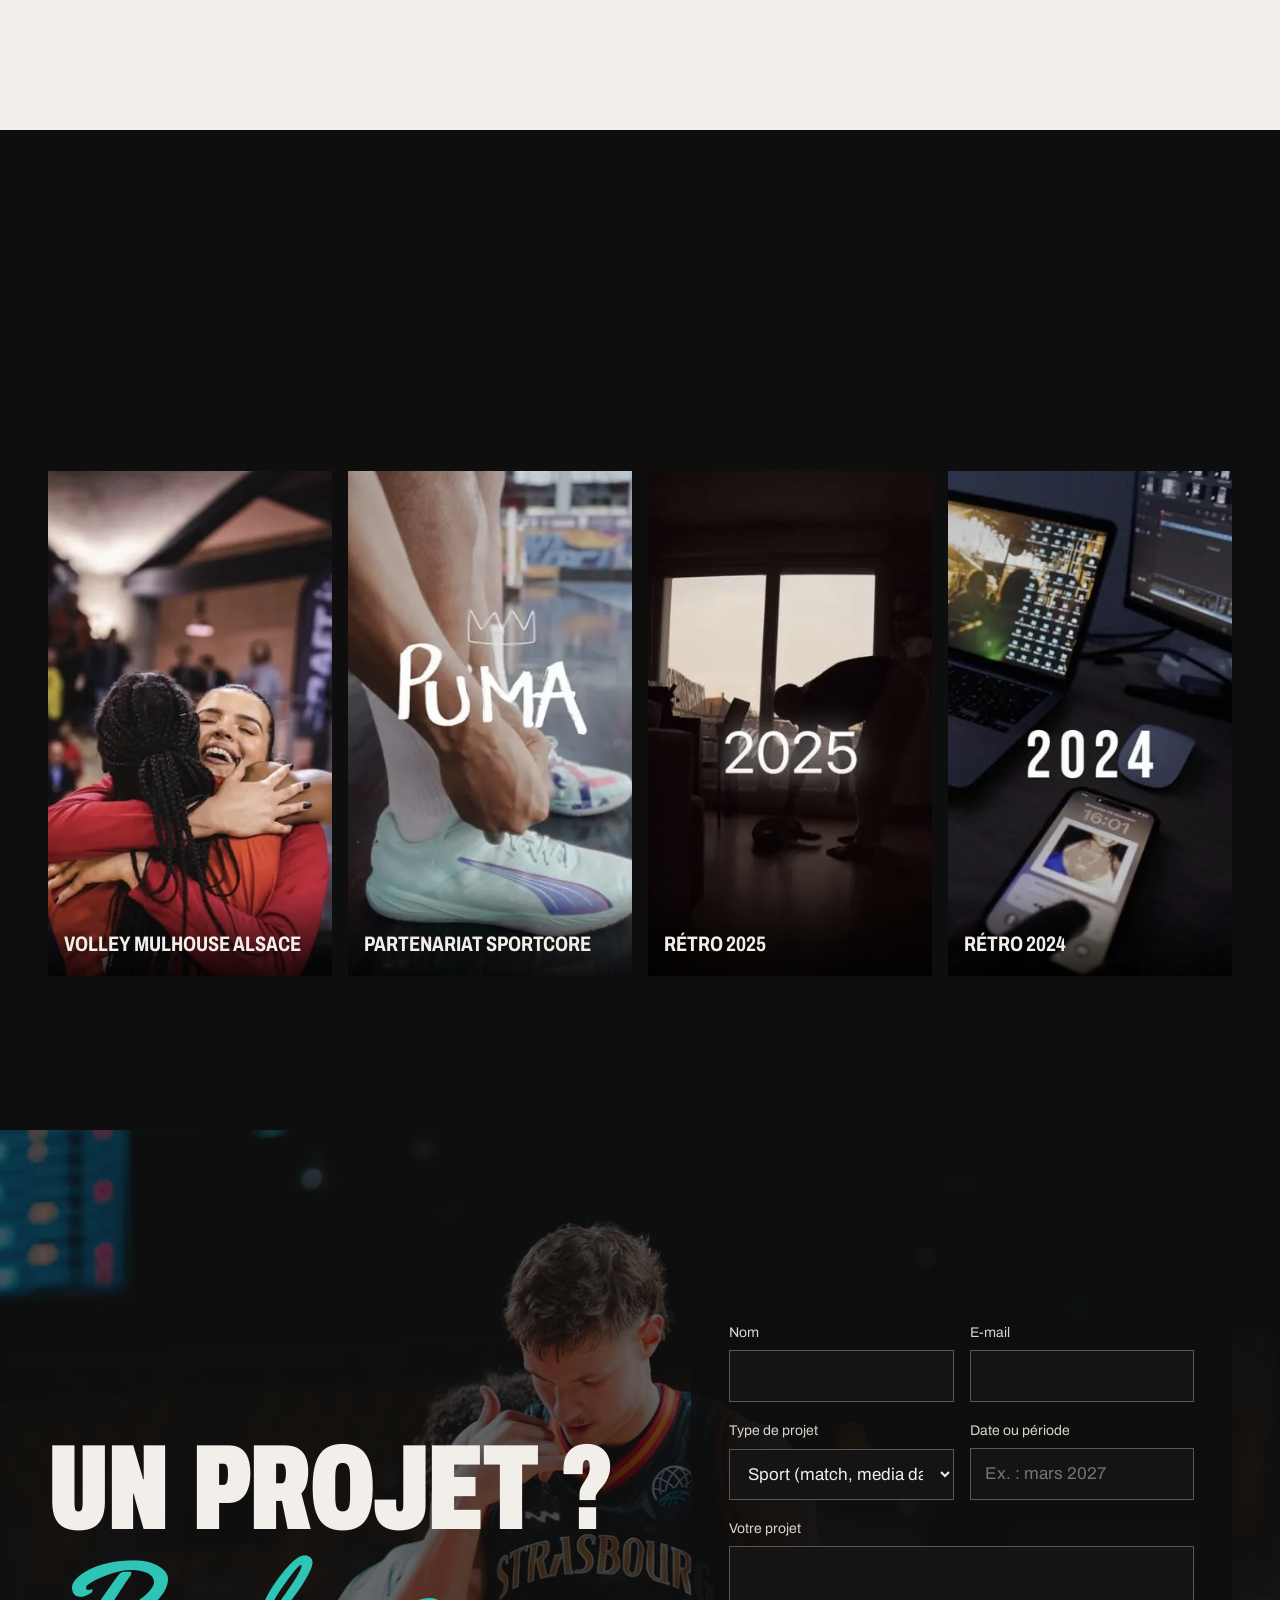
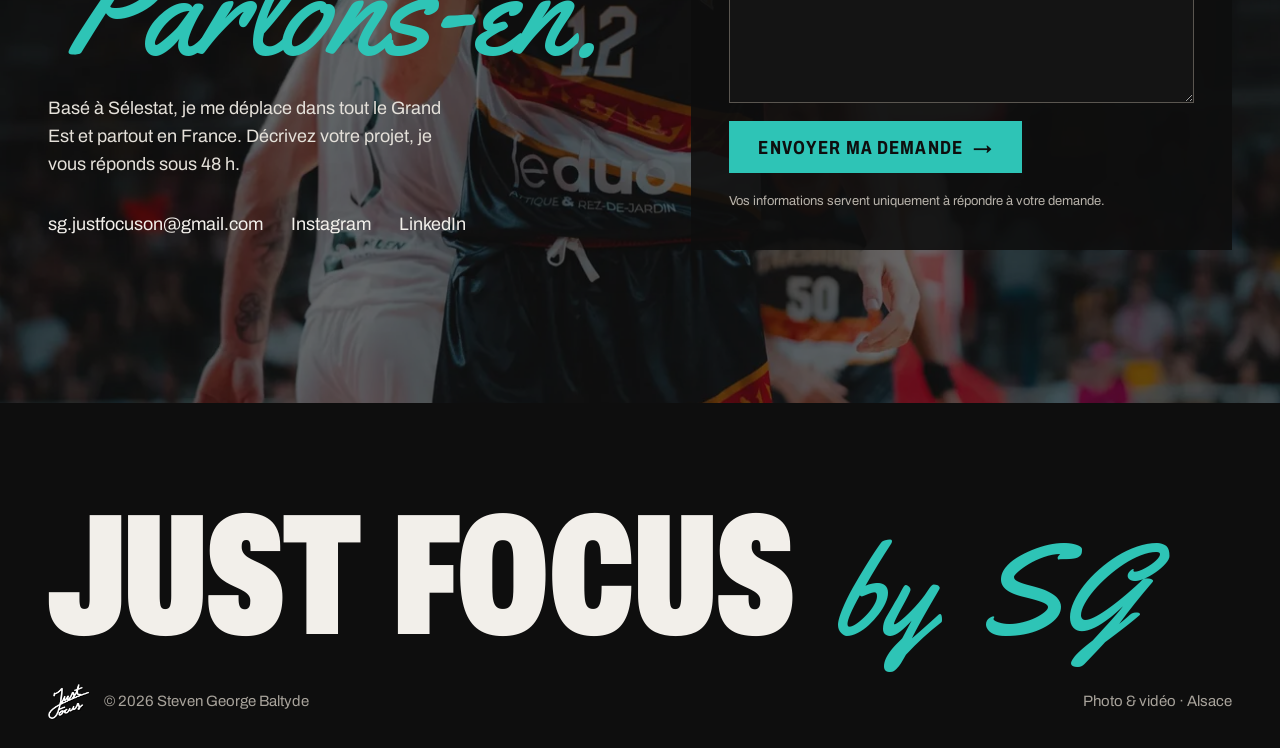
==== commit c77837a1: "Retour à « Just Focus by SG » et à l'adresse justfocusbysg.github.io Co-Authored-By: Claude Opus 5.5" ====
--- a/index.html
+++ b/index.html
@@ -3,21 +3,21 @@
 <head>
 <meta charset="utf-8">
 <meta name="viewport" content="width=device-width, initial-scale=1">
-<title>Steven George Baltyde — Photographe &amp; vidéaste · Just Focus by SGB</title>
+<title>Steven George Baltyde — Photographe &amp; vidéaste · Just Focus by SG</title>
 <meta name="description" content="Steven George Baltyde, photographe et vidéaste basé à Sélestat (Alsace). Sport, marques, événements, mariages et lieux, dans tout le Grand Est et en France.">
-<link rel="canonical" href="https://justfocusbysgb.github.io/">
+<link rel="canonical" href="https://justfocusbysg.github.io/">
 <meta name="theme-color" content="#0E0E0E">
 <meta name="author" content="Steven George Baltyde">
 <meta property="og:type" content="website">
 <meta property="og:locale" content="fr_FR">
-<meta property="og:site_name" content="Just Focus by SGB">
-<meta property="og:title" content="Steven George Baltyde — Photographe &amp; vidéaste · Just Focus by SGB">
+<meta property="og:site_name" content="Just Focus by SG">
+<meta property="og:title" content="Steven George Baltyde — Photographe &amp; vidéaste · Just Focus by SG">
 <meta property="og:description" content="Steven George Baltyde, photographe et vidéaste basé à Sélestat (Alsace). Sport, marques, événements, mariages et lieux, dans tout le Grand Est et en France.">
-<meta property="og:url" content="https://justfocusbysgb.github.io/">
-<meta property="og:image" content="https://justfocusbysgb.github.io/assets/img/og-image.jpg">
+<meta property="og:url" content="https://justfocusbysg.github.io/">
+<meta property="og:image" content="https://justfocusbysg.github.io/assets/img/og-image.jpg">
 <meta property="og:image:width" content="1200">
 <meta property="og:image:height" content="630">
-<meta property="og:image:alt" content="Just Focus by SGB — photographie de sport">
+<meta property="og:image:alt" content="Just Focus by SG — photographie de sport">
 <meta name="twitter:card" content="summary_large_image">
 <link rel="icon" type="image/png" href="assets/img/favicon.png">
 <link rel="apple-touch-icon" href="assets/img/apple-touch-icon.png">
@@ -31,11 +31,11 @@
 {
   "@context": "https://schema.org",
   "@type": "ProfessionalService",
-  "name": "Just Focus by SGB",
+  "name": "Just Focus by SG",
   "description": "Photographe et vidéaste : sport, marques, événements, mariages et lieux.",
-  "url": "https://justfocusbysgb.github.io/",
-  "image": "https://justfocusbysgb.github.io/assets/img/og-image.jpg",
-  "logo": "https://justfocusbysgb.github.io/assets/img/apple-touch-icon.png",
+  "url": "https://justfocusbysg.github.io/",
+  "image": "https://justfocusbysg.github.io/assets/img/og-image.jpg",
+  "logo": "https://justfocusbysg.github.io/assets/img/apple-touch-icon.png",
   "email": "sg.justfocuson@gmail.com",
   "founder": { "@type": "Person", "name": "Steven George Baltyde", "jobTitle": "Photographe et vidéaste" },
   "address": { "@type": "PostalAddress", "addressLocality": "Sélestat", "addressRegion": "Grand Est", "addressCountry": "FR" },
--- a/assets/css/style.css
+++ b/assets/css/style.css
@@ -1,4 +1,4 @@
-/* Just Focus by SGB — portfolio */
+/* Just Focus by SG — portfolio */
 :root {
   --ground: #0E0E0E;
   --ground-2: #161616;
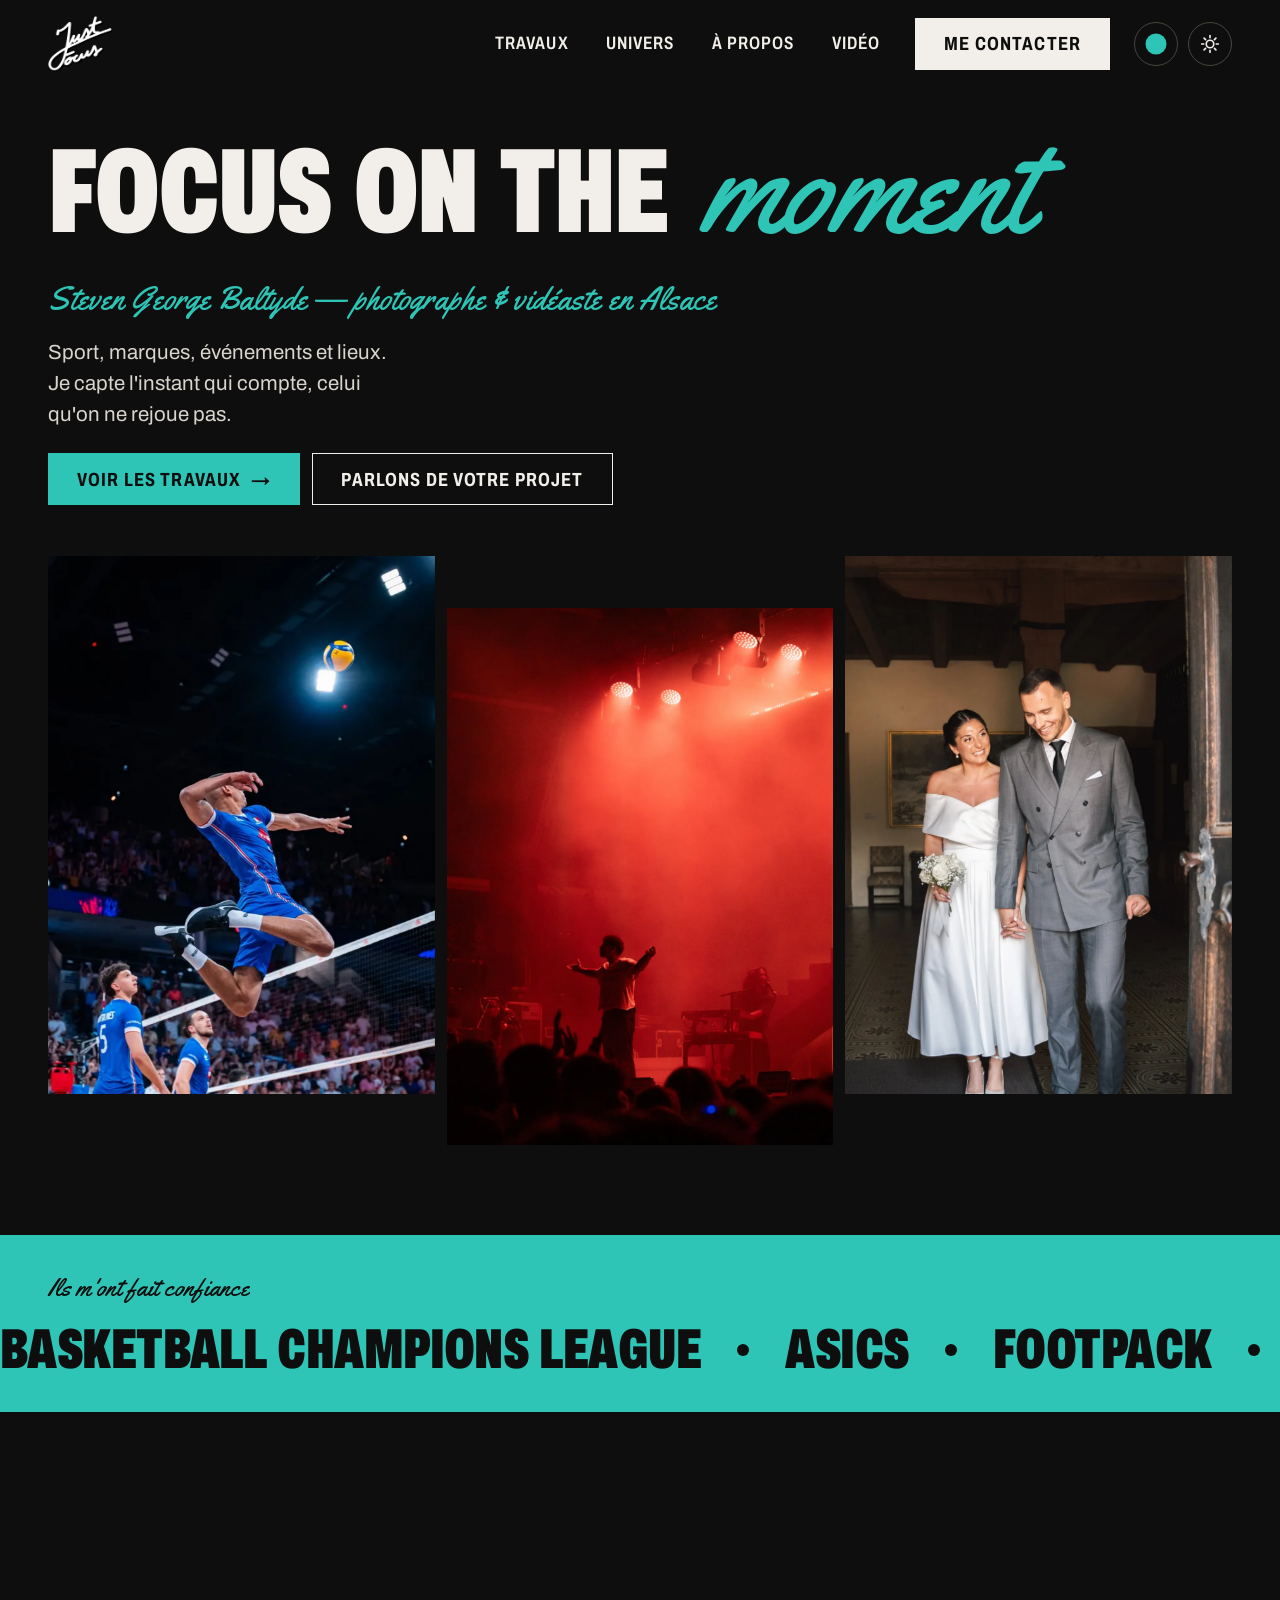
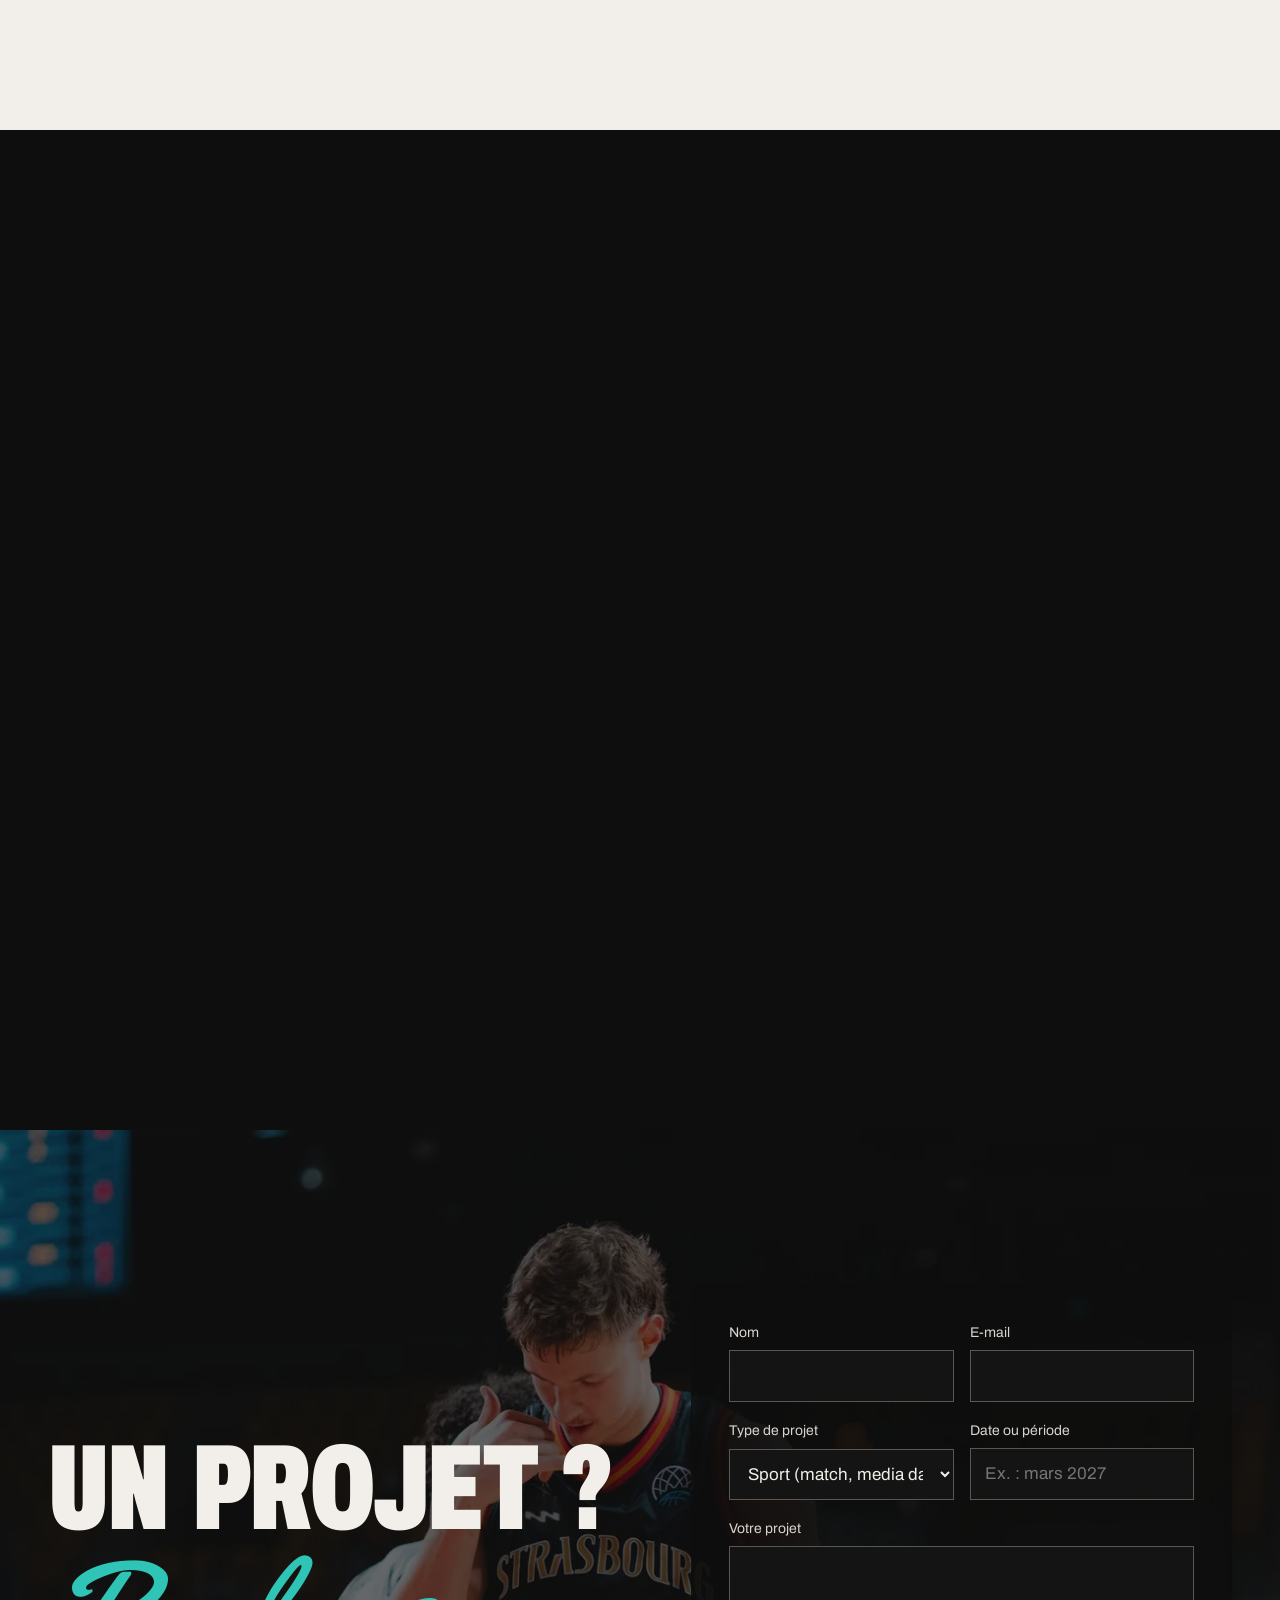
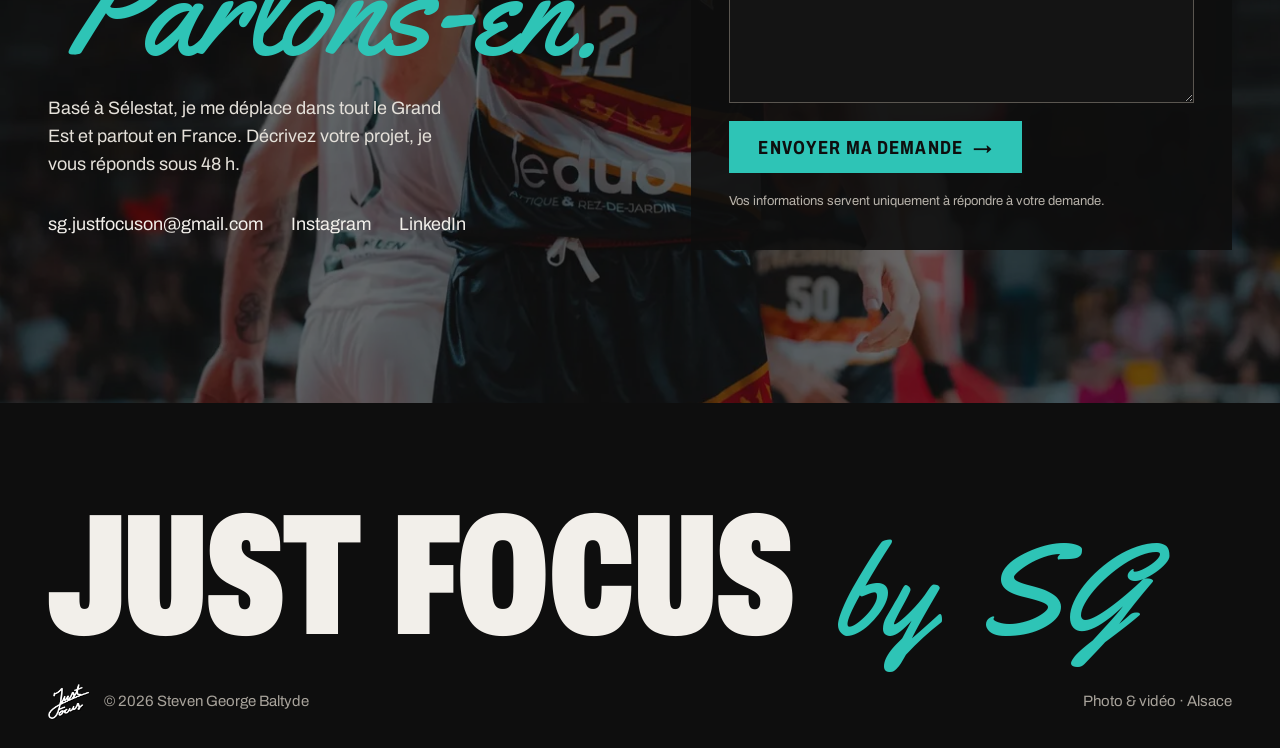
==== commit c8cb04fb: "Adresse justfocusbysg.com : fichier CNAME et liens canoniques Co-Authored-By: Claude Opus 5.5 <norep" ====
--- a/index.html
+++ b/index.html
@@ -5,7 +5,7 @@
 <meta name="viewport" content="width=device-width, initial-scale=1">
 <title>Steven George Baltyde — Photographe &amp; vidéaste · Just Focus by SG</title>
 <meta name="description" content="Steven George Baltyde, photographe et vidéaste basé à Sélestat (Alsace). Sport, marques, événements, mariages et lieux, dans tout le Grand Est et en France.">
-<link rel="canonical" href="https://justfocusbysg.github.io/">
+<link rel="canonical" href="https://justfocusbysg.com/">
 <meta name="theme-color" content="#0E0E0E">
 <meta name="author" content="Steven George Baltyde">
 <meta property="og:type" content="website">
@@ -13,8 +13,8 @@
 <meta property="og:site_name" content="Just Focus by SG">
 <meta property="og:title" content="Steven George Baltyde — Photographe &amp; vidéaste · Just Focus by SG">
 <meta property="og:description" content="Steven George Baltyde, photographe et vidéaste basé à Sélestat (Alsace). Sport, marques, événements, mariages et lieux, dans tout le Grand Est et en France.">
-<meta property="og:url" content="https://justfocusbysg.github.io/">
-<meta property="og:image" content="https://justfocusbysg.github.io/assets/img/og-image.jpg">
+<meta property="og:url" content="https://justfocusbysg.com/">
+<meta property="og:image" content="https://justfocusbysg.com/assets/img/og-image.jpg">
 <meta property="og:image:width" content="1200">
 <meta property="og:image:height" content="630">
 <meta property="og:image:alt" content="Just Focus by SG — photographie de sport">
@@ -33,9 +33,9 @@
   "@type": "ProfessionalService",
   "name": "Just Focus by SG",
   "description": "Photographe et vidéaste : sport, marques, événements, mariages et lieux.",
-  "url": "https://justfocusbysg.github.io/",
-  "image": "https://justfocusbysg.github.io/assets/img/og-image.jpg",
-  "logo": "https://justfocusbysg.github.io/assets/img/apple-touch-icon.png",
+  "url": "https://justfocusbysg.com/",
+  "image": "https://justfocusbysg.com/assets/img/og-image.jpg",
+  "logo": "https://justfocusbysg.com/assets/img/apple-touch-icon.png",
   "email": "sg.justfocuson@gmail.com",
   "founder": { "@type": "Person", "name": "Steven George Baltyde", "jobTitle": "Photographe et vidéaste" },
   "address": { "@type": "PostalAddress", "addressLocality": "Sélestat", "addressRegion": "Grand Est", "addressCountry": "FR" },
